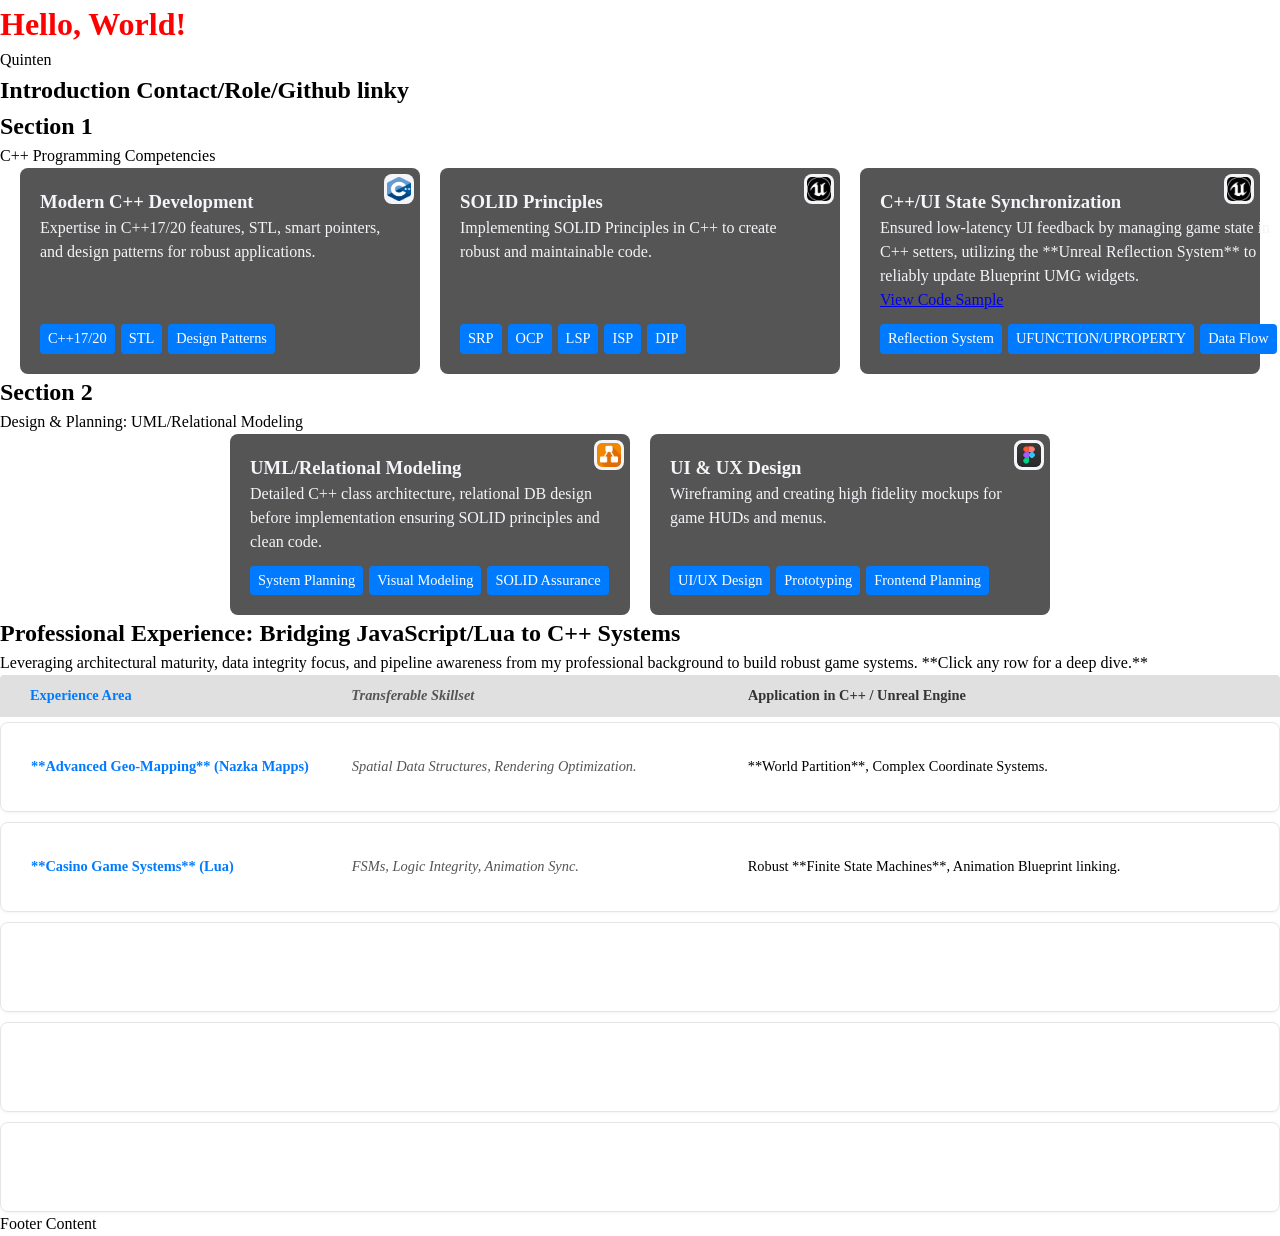
==== index.html @ fffafeb8 "Feat: Add base styling & layout structure with experience cards/table" ====
<!DOCTYPE html>
<html lang="en">

<head>
  <meta charset="UTF-8">
  <meta name="viewport" content="width=device-width, initial-scale=1.0">
  <title>Sample HTML Page</title>
  <link rel="stylesheet" href="./style/reset.css">
  <link rel="stylesheet" href="./style/style.css">
</head>

<body class="homepage-container">
  <header>
    <h1>Hello, World!</h1>
    <p>Quinten</p>
  </header>
  <main>
    <section class="introduction">
      <h2>Introduction Contact/Role/Github linky</h2>
      <p></p>
    </section>

    <section class="concepts concepts--code">
      <section-header>
        <h2>Section 1</h2>
        <p>C++ Programming Competencies</p>
      </section-header>
      <section>
        <article class="concepts__card concept__card--code">
          <img class="concepts__card-img" id="cpp-logo" src="./img/logo/cpp.png" />
          <div class="concepts__card__info">
            <div>
              <h3>Modern C++ Development</h3>
              <p>Expertise in C++17/20 features, STL, smart pointers, and design patterns for robust applications.</p>
            </div>
            <div class="concepts__card__tags">
              <span class="tag">C++17/20</span>
              <span class="tag">STL</span>
              <span class="tag">Design Patterns</span>
            </div>
          </div>
        </article>
        <article class="concepts__card concept__card--code">
          <img class="concepts__card-img" id="unreal-logo" src="./img/logo/unreal.png" />
          <div class="concepts__card__info">
            <div>
              <h3>SOLID Principles</h3>
              <p>Implementing SOLID Principles in C++ to create robust and maintainable code.</p>
            </div>
            <div class="concepts__card__tags">
              <span class="tag">SRP</span>
              <span class="tag">OCP</span>
              <span class="tag">LSP</span>
              <span class="tag">ISP</span>
              <span class="tag">DIP</span>
            </div>
          </div>
        </article>
        <article class="concepts__card concept__card--code">
          <img class="concepts__card-img" id="unreal-logo" src="./img/logo/unreal.png" />
          <div class="concepts__card__info">
            <div>
              <h3>C++/UI State Synchronization</h3>
              <p>Ensured low-latency UI feedback by managing game state in C++
                setters, utilizing the **Unreal Reflection System** to reliably update Blueprint UMG widgets.</p>
              <a href="/concepts/ui-sync" class="btn btn--small">View Code Sample</a>
            </div>

            <div class="concepts__card__tags">
              <span class="tag">Reflection System</span>
              <span class="tag">UFUNCTION/UPROPERTY</span>
              <span class="tag">Data Flow</span>
            </div>
        </article>
      </section>

    </section>
    <section class="concepts concepts--design">
      <section-header>
        <h2>Section 2</h2>
        <p>Design & Planning: UML/Relational Modeling</p>
      </section-header>
      <section class="concepts__body">
        <article class="concepts__card concept__card--design">
          <img class="concepts__card-img" id="drawio-logo" src="./img/logo/drawio.png" />
          <div class="concepts__card__info">
            <div>
              <h3>UML/Relational Modeling</h3>
              <p>Detailed C++ class architecture, relational DB design before implementation ensuring SOLID principles
                and clean code.</p>
            </div>
            <div class="concepts__card__tags">
              <span class="tag">System Planning</span>
              <span class="tag">Visual Modeling</span>
              <span class="tag">SOLID Assurance</span>
            </div>
          </div>
        </article>
        <article class="concepts__card concept__card--design">
          <img class="concepts__card-img" id="figma-logo" src="./img/logo/figma.png" />
          <div class="concepts__card__info">
            <div class="concept__card__info-group">
              <h3>UI & UX Design</h3>
              <p>Wireframing and creating high fidelity mockups for game HUDs and menus.</p>
            </div>
            <div class="concepts__card__tags">
              <span class="tag">UI/UX Design</span>
              <span class="tag">Prototyping</span>
              <span class="tag">Frontend Planning</span>
            </div>
          </div>
        </article>
      </section>
    </section>

    <section class="professional-breadth">
      <h2 class="concepts__heading">Professional Experience: Bridging JavaScript/Lua to C++ Systems</h2>
      <p class="concepts__summary">Leveraging architectural maturity, data integrity focus, and pipeline awareness from
        my professional background to build robust game systems. **Click any row for a deep dive.**</p>

      <div class="transfer-grid__header">
        <div class="transfer-item__col transfer-item__col--area">Experience Area</div>
        <div class="transfer-item__col transfer-item__col--skill">Transferable Skillset</div>
        <div class="transfer-item__col transfer-item__col--app">Application in C++ / Unreal Engine</div>
      </div>

      <section class="transfer-grid">

        <article class="flip-card transfer-item">
          <div class="flip-card-inner">

            <div class="flip-card-front">
              <div class="transfer-item__col transfer-item__col--area">**Advanced Geo-Mapping** (Nazka Mapps)</div>
              <div class="transfer-item__col transfer-item__col--skill">Spatial Data Structures, Rendering Optimization.
              </div>
              <div class="transfer-item__col transfer-item__col--app">**World Partition**, Complex Coordinate Systems.
              </div>
            </div>

            <div class="flip-card-back">
              <h4 class="transfer-item__heading">Deep Dive: Geo-Mapping</h4>
              <p class="transfer-item__detail">My work with **GeoJSONs and Tilesets** required expertise in **spatial
                indexing** and **coordinate system transformations** to maintain rendering performance, skills directly
                transferable to optimizing **Unreal Engine's World Partition** system.</p>
            </div>
          </div>
        </article>

        <article class="flip-card transfer-item">
          <div class="flip-card-inner">
            <div class="flip-card-front">
              <div class="transfer-item__col transfer-item__col--area">**Casino Game Systems** (Lua)</div>
              <div class="transfer-item__col transfer-item__col--skill">FSMs, Logic Integrity, Animation Sync.</div>
              <div class="transfer-item__col transfer-item__col--app">Robust **Finite State Machines**, Animation
                Blueprint linking.</div>
            </div>
            <div class="flip-card-back">
              <h4 class="transfer-item__heading">Deep Dive: Casino Game Systems</h4>
              <p class="transfer-item__detail">Designed and implemented **Finite State Machines (FSMs)** for complex
                games (Poker, Blackjack), focusing on **transaction integrity** and reliably synchronizing state with
                **animated 3D models**. This proves competence in building reliable, state-driven C++ systems.</p>
            </div>
          </div>
        </article>

        <article class="flip-card transfer-item">
          <div class="flip-card-inner">
            <div class="flip-card-front">
              <div class="transfer-item__col transfer-item__col--area">Backend API Design (Node.js)</div>
              <div class="transfer-item__col transfer-item__col--skill">Architectural Maturity, State Management
                (SOLID).</div>
              <div class="transfer-item__col transfer-item__col--app">Designing **modular C++ Subsystems**, Reliable
                State Synchronization.</div>
            </div>
            <div class="flip-card-back">
              <h4 class="transfer-item__heading">Deep Dive: Backend API Design</h4>
              <p class="transfer-item__detail">Three years of professional experience designing **scalable, modular
                APIs** has instilled a commitment to clean interfaces and **SOLID principles**. This directly informs
                the creation of clean C++ **Engine Subsystems**.</p>
            </div>
          </div>
        </article>

        <article class="flip-card transfer-item">
          <div class="flip-card-inner">
            <div class="flip-card-front">
              <div class="transfer-item__col transfer-item__col--area">Containerization (Docker)</div>
              <div class="transfer-item__col transfer-item__col--skill">Deployment Reliability, CI/CD Pipeline.</div>
              <div class="transfer-item__col transfer-item__col--app">Managing **Unreal Build Farms**, Optimizing Build
                Workflow.</div>
            </div>
            <div class="flip-card-back">
              <h4 class="transfer-item__heading">Deep Dive: Containerization</h4>
              <p class="transfer-item__detail">Proficiency with Docker ensures the ability to create standardized,
                reproducible environments. This skill is highly valued for managing **Unreal Engine Build Farms** and
                optimizing Continuous Integration/Deployment (CI/CD) pipelines.</p>
            </div>
          </div>
        </article>

        <article class="flip-card transfer-item">
          <div class="flip-card-inner">
            <div class="flip-card-front">
              <div class="transfer-item__col transfer-item__col--area">Hobby 3D Pipeline Awareness</div>
              <div class="transfer-item__col transfer-item__col--skill">Asset Pipeline & Animation Integration.</div>
              <div class="transfer-item__col transfer-item__col--app">Communicating with Artists, **C++ driven animation
                logic**.</div>
            </div>
            <div class="flip-card-back">
              <h4 class="transfer-item__heading">Deep Dive: 3D Pipeline Awareness</h4>
              <p class="transfer-item__detail">My hobby knowledge (Sculpting, Retopo, Animation) provides an
                understanding of **asset constraints**. This allows for efficient communication with artists and enables
                the correct implementation of **C++ game logic to drive animation blueprints**.</p>
            </div>
          </div>
        </article>

      </section>
    </section>

  </main>
  <footer>
    <p>Footer Content</p>
  </footer>
</body>

<script>
  const flipCards = document.querySelectorAll('.flip-card');

  flipCards.forEach(card => {
    card.addEventListener('click', function () {
      this.classList.toggle('is-flipped');
    });
  });
</script>

</html>
---- style/style.css ----
:root {
  --primary-color: #007bff;
  --text-color: #333;
  --bg-dark-color: #555;
  --bg-light-color: #f4f4f9;
  --card-dark-bg: #555;
  --card-light-bg: #ccc;
  --layout-padding: 6px;
}

h1 {
  color: red;
}

.homepage-container {
  & .concepts--code section {
    display: flex;
    justify-content: center;
    gap: 20px;
  }

  & .concepts--design section {
    display: flex;
    justify-content: center;
    gap: 20px;
  }

  & .concepts--transfer section {
    display: flex;
    justify-content: center;
    gap: 20px;
  }

  & .concepts__card {
    display: flex;
    position: relative;
    gap: calc(var(--layout-padding) * 4);
    background-color: var(--card-dark-bg);
    color: var(--bg-light-color);
    padding: 20px;
    border-radius: 8px;
    min-width: 300px;
    max-width: 400px;
  }

  & .concepts__card__info {
    display: flex;
    justify-content: space-between;
    flex-direction: column;
    gap: calc(var(--layout-padding) * 2);
  }

  & .concepts__card-img {
    position: absolute;
    right: var(--layout-padding);
    top: var(--layout-padding);
    background: var(--bg-light-color);
    padding: calc(var(--layout-padding) / 2);
    border-radius: 8px;
  }

  & .concepts__card__tags {
    display: flex;
    border-radius: 8px;

    & .tag {
      background-color: var(--primary-color);
      white-space: nowrap;
      color: #fff;
      padding: 4px 8px;
      border-radius: 4px;
      margin-right: 6px;
      font-size: 0.9em;
    }
  }

  & .transfer-table{
    width: 100%;
    border-collapse: collapse;

    & thead th {
      background-color: var(--bg-dark-color);
      color: var(--bg-light-color);
    }

    & th, td {
      padding: 8px;
      text-align: left;
      border-bottom: 1px solid #ddd;
    }

    & tbody td {
      background-color: var(--bg-light-color);
    }
  }
}

/* Style: Images */ 

.concepts__card-img {
  width: 30px;
  height: 30px;
}




/* testing */
.transfer-grid {
    display: grid;
    grid-template-columns: 1fr; 
    gap: 10px; 
    margin-top: 5px;
}

.transfer-grid__header {
    display: flex;
    justify-content: space-between;
    padding: 10px 20px;
    background-color: #e0e0e0;
    color: var(--text-color);
    font-weight: bold;
    border-radius: 4px 4px 0 0;
    margin-bottom: 5px;
    font-size: 0.9em;
}

.flip-card {
    background-color: transparent;
    width: 100%;
    height: 90px;
    border: 1px solid #e5e5e5;
    border-radius: 8px;
    perspective: 800px;
    box-shadow: 0 1px 3px rgba(0, 0, 0, 0.05);
    cursor: pointer;
    overflow: hidden;
}

.flip-card-inner {
    position: relative;
    width: 100%;
    height: 100%;
    transition: transform 0.6s;
    transform-style: preserve-3d;
}


.flip-card.is-flipped .flip-card-inner {
    transform: rotateX(180deg);
}


.flip-card-front, .flip-card-back {
    position: absolute;
    width: 100%;
    height: 100%;
    backface-visibility: hidden;
    border-radius: 8px;

    display: flex; 
    flex-direction: row; 
    justify-content: space-between; 
    align-items: center; 
    text-align: left; 
}

.flip-card-front {
    background-color: var(--card-bg); 
    padding: 0 20px; 
    font-size: 0.9em;
}

.flip-card-back {
    background-color: var(--primary-color); 
    color: white;
    transform: rotateX(180deg);
    padding: 15px 25px; 
}
.flip-card-back h4 {
    font-size: 1em;
    margin-bottom: 5px;
}
.flip-card-back p {
    font-size: 0.85em;
    line-height: 1.3;
}

.transfer-item__col {
    padding: 0 10px;
    min-width: 0; 
}
.transfer-item__col--area {
    flex: 1.2; 
    font-weight: 600;
    color: var(--primary-color);
}
.transfer-item__col--skill {
    flex: 1.5; 
    font-style: italic;
    color: #555;
}
.transfer-item__col--app {
    flex: 2; 
}
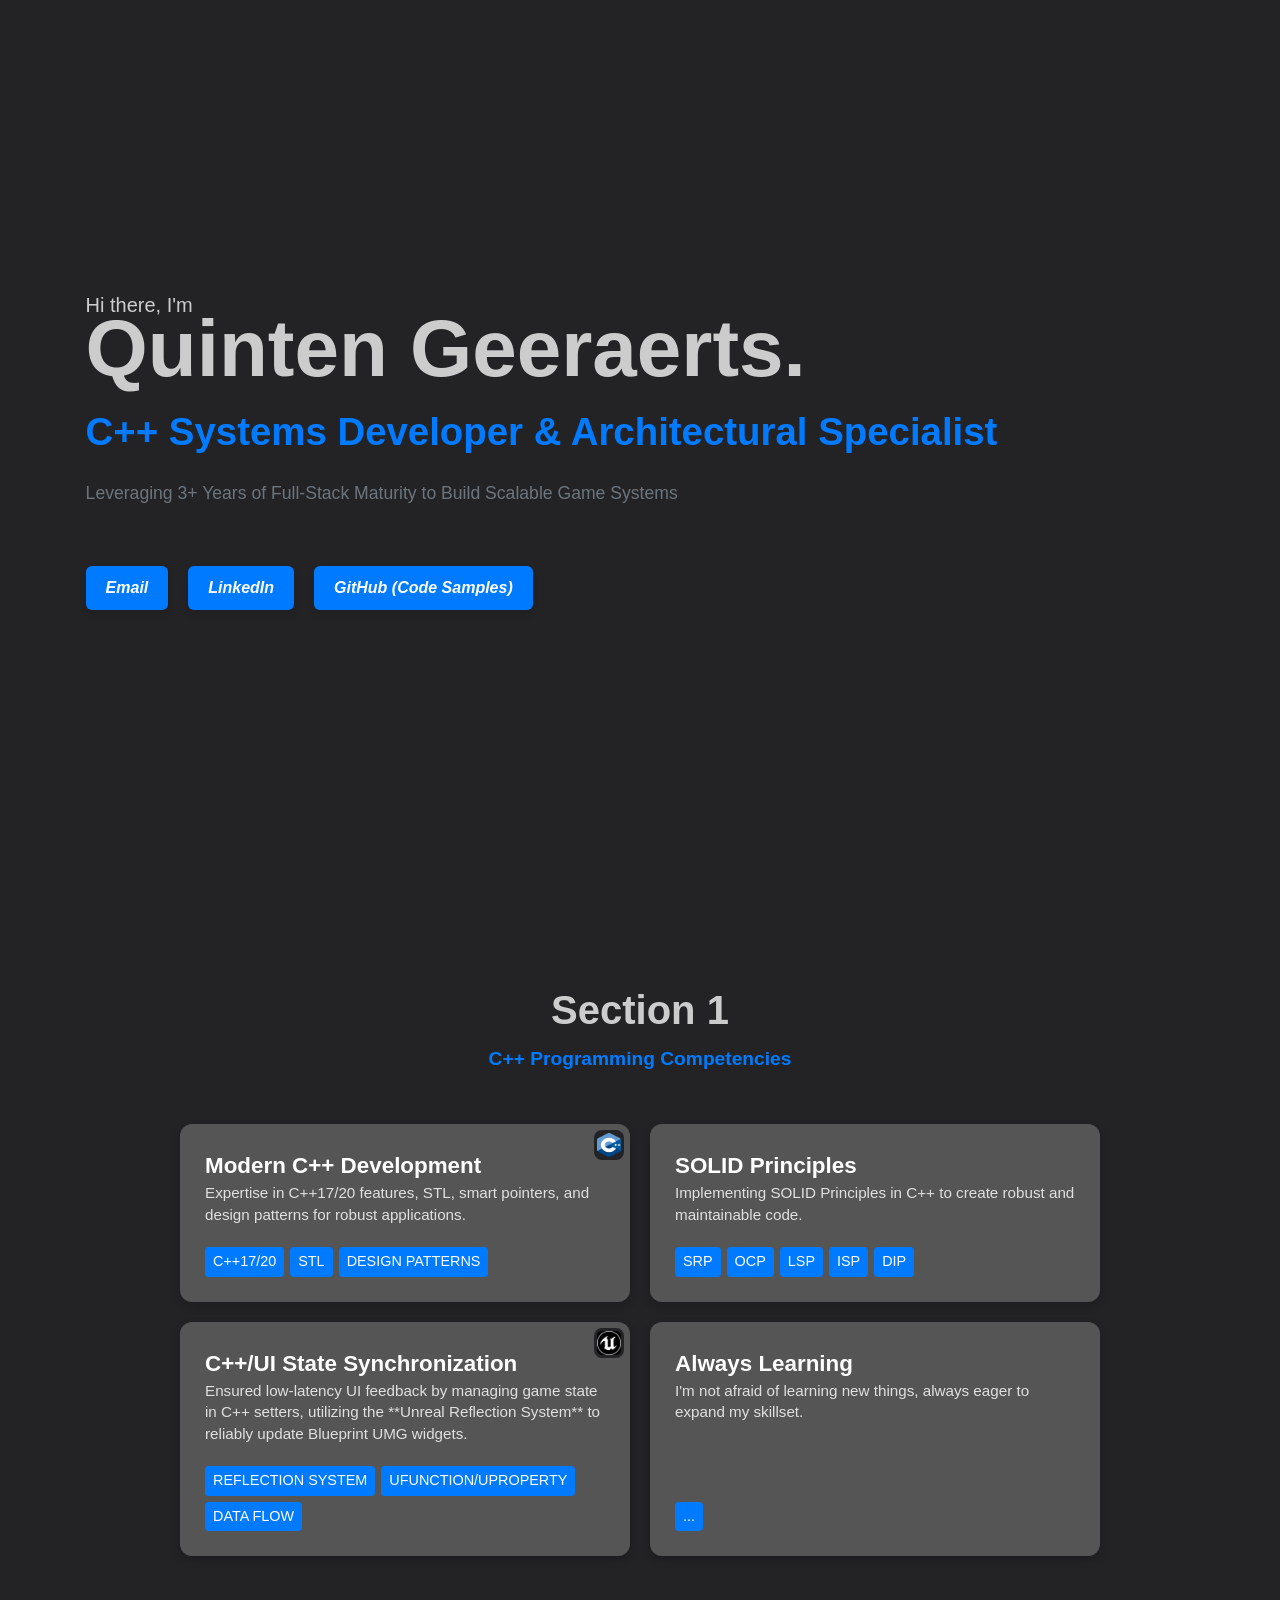
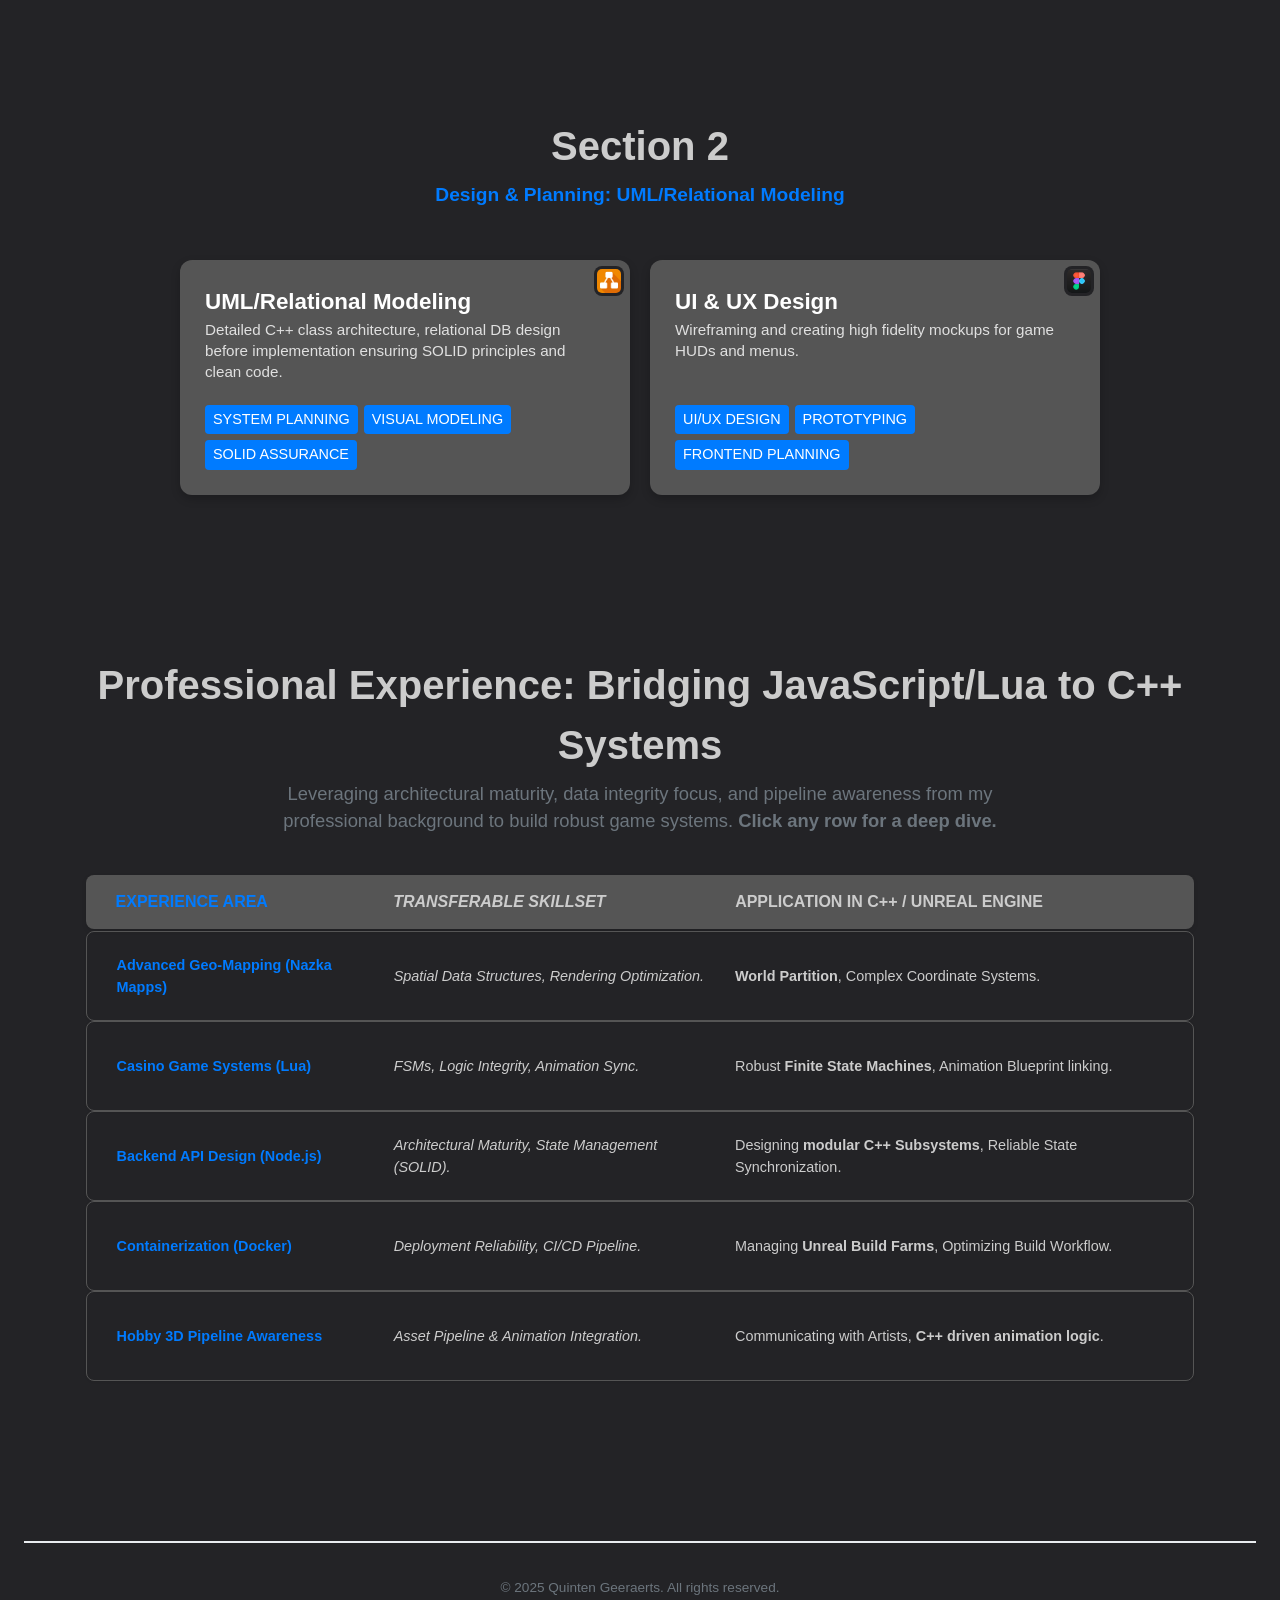
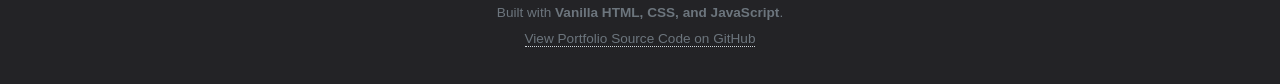
==== commit 5621ce96: "Refactor: Overhauled styling and html elements" ====
--- a/index.html
+++ b/index.html
@@ -10,16 +10,25 @@
 </head>
 
 <body class="homepage-container">
-  <header>
-    <h1>Hello, World!</h1>
-    <p>Quinten</p>
+  <header class="header">
+    <section class="header__content">
+      <p class="header__greeting"> Hi there, I'm</p>
+      <h1 class="header__title">Quinten Geeraerts.</h1>
+
+      <p class="header__tagline">C++ Systems Developer & Architectural Specialist</p>
+
+      <p class="header__summary">Leveraging 3+ Years of Full-Stack Maturity to Build Scalable Game Systems</p>
+
+      <address class="header__contact">
+        <a href="mailto:your.email@example.com" class="header__link header__link--email">Email</a>
+        <a href="https://linkedin.com/in/yourprofile" target="_blank"
+          class="header__link header__link--linkedin">LinkedIn</a>
+        <a href="https://github.com/YourUsername/UE5-CPP-Systems" target="_blank"
+          class="header__link header__link--github">GitHub (Code Samples)</a>
+      </address>
+    </section>
   </header>
   <main>
-    <section class="introduction">
-      <h2>Introduction Contact/Role/Github linky</h2>
-      <p></p>
-    </section>
-
     <section class="concepts concepts--code">
       <section-header>
         <h2>Section 1</h2>
@@ -41,7 +50,6 @@
           </div>
         </article>
         <article class="concepts__card concept__card--code">
-          <img class="concepts__card-img" id="unreal-logo" src="./img/logo/unreal.png" />
           <div class="concepts__card__info">
             <div>
               <h3>SOLID Principles</h3>
@@ -63,13 +71,23 @@
               <h3>C++/UI State Synchronization</h3>
               <p>Ensured low-latency UI feedback by managing game state in C++
                 setters, utilizing the **Unreal Reflection System** to reliably update Blueprint UMG widgets.</p>
-              <a href="/concepts/ui-sync" class="btn btn--small">View Code Sample</a>
             </div>
 
             <div class="concepts__card__tags">
               <span class="tag">Reflection System</span>
               <span class="tag">UFUNCTION/UPROPERTY</span>
               <span class="tag">Data Flow</span>
+            </div>
+        </article>
+        <article class="concepts__card concept__card--code">
+          <div class="concepts__card__info">
+            <div>
+              <h3>Always Learning</h3>
+              <p>I'm not afraid of learning new things, always eager to expand my skillset.</p>
+            </div>
+
+            <div class="concepts__card__tags">
+              <span class="tag">...</span>
             </div>
         </article>
       </section>
@@ -116,101 +134,158 @@
     <section class="professional-breadth">
       <h2 class="concepts__heading">Professional Experience: Bridging JavaScript/Lua to C++ Systems</h2>
       <p class="concepts__summary">Leveraging architectural maturity, data integrity focus, and pipeline awareness from
-        my professional background to build robust game systems. **Click any row for a deep dive.**</p>
+        my professional background to build robust game systems. <strong>Click any row for a deep dive.</strong></p>
 
       <div class="transfer-grid__header">
-        <div class="transfer-item__col transfer-item__col--area">Experience Area</div>
-        <div class="transfer-item__col transfer-item__col--skill">Transferable Skillset</div>
-        <div class="transfer-item__col transfer-item__col--app">Application in C++ / Unreal Engine</div>
+        <div class="transfer__item__col transfer__item__col--area">Experience Area</div>
+        <div class="transfer__item__col transfer__item__col--skill">Transferable Skillset</div>
+        <div class="transfer__item__col transfer__item__col--app">Application in C++ / Unreal Engine</div>
       </div>
 
       <section class="transfer-grid">
 
-        <article class="flip-card transfer-item">
-          <div class="flip-card-inner">
-
-            <div class="flip-card-front">
-              <div class="transfer-item__col transfer-item__col--area">**Advanced Geo-Mapping** (Nazka Mapps)</div>
-              <div class="transfer-item__col transfer-item__col--skill">Spatial Data Structures, Rendering Optimization.
+        <article class="flip__card transfer__item">
+          <div class="flip__card-inner">
+            <div class="flip__card-front">
+              <div class="transfer__item__col transfer__item__col--area"><strong>Advanced Geo-Mapping</strong> (Nazka
+                Mapps)</div>
+              <div class="transfer__item__col transfer__item__col--skill">Spatial Data Structures, Rendering
+                Optimization.
               </div>
-              <div class="transfer-item__col transfer-item__col--app">**World Partition**, Complex Coordinate Systems.
+              <div class="transfer__item__col transfer__item__col--app"><strong>World Partition</strong>, Complex
+                Coordinate Systems.</div>
+            </div>
+            <div class="flip__card-back">
+              <h4 class="transfer__item__heading">Deep Dive: Data Optimization & World Partition</h4>
+              <div class="transfer__item__detail-wrapper">
+                <div class="transfer__item__text">
+                  <p class="transfer__item__detail">
+                    My work with <strong>GeoJSONs and high-density tilesets</strong> wasn't just about rendering; it was
+                    about <strong>architectural scaling</strong>. I mastered techniques like <strong>spatial
+                      indexing</strong> and large-scale <strong>coordinate system transformations</strong> to maintain
+                    60FPS performance.
+                  </p>
+                  <p class="transfer__item__detail">
+                    This experience directly translates to efficiently managing <strong>Unreal Engine's World
+                      Partition</strong>, optimizing <strong>Level of Detail (LODs)</strong>, and ensuring smooth
+                    streaming in massive game environments. I bring maturity to solving spatial and rendering
+                    complexity.
+                  </p>
+                  <div class="transfer__item__actions">
+                    <a href="[LINK TO RELEVANT GIST/CODE]" target="_blank" class="btn btn--small view-code-link">
+                      View Code Sample
+                    </a>
+                    <span class="action-separator">but why leave?</span>
+                    <a href="#" class="btn btn--small expand-iframe-toggle">
+                      Play Demo Here!
+                    </a>
+                  </div>
+                </div>
+                <div class="transfer__item__visual-proof">
+                  <div class="iframe-container">
+                    <iframe src="https://map.wimby.eu/windfarm/68ee1b4512ab03e2e07070aa" frameborder="0" allowfullscreen
+                      sandbox="allow-scripts allow-same-origin allow-popups allow-forms" class="project-iframe">
+                    </iframe>
+                  </div>
+                </div>
               </div>
             </div>
-
-            <div class="flip-card-back">
-              <h4 class="transfer-item__heading">Deep Dive: Geo-Mapping</h4>
-              <p class="transfer-item__detail">My work with **GeoJSONs and Tilesets** required expertise in **spatial
-                indexing** and **coordinate system transformations** to maintain rendering performance, skills directly
-                transferable to optimizing **Unreal Engine's World Partition** system.</p>
-            </div>
-          </div>
-        </article>
-
-        <article class="flip-card transfer-item">
-          <div class="flip-card-inner">
-            <div class="flip-card-front">
-              <div class="transfer-item__col transfer-item__col--area">**Casino Game Systems** (Lua)</div>
-              <div class="transfer-item__col transfer-item__col--skill">FSMs, Logic Integrity, Animation Sync.</div>
-              <div class="transfer-item__col transfer-item__col--app">Robust **Finite State Machines**, Animation
-                Blueprint linking.</div>
-            </div>
-            <div class="flip-card-back">
-              <h4 class="transfer-item__heading">Deep Dive: Casino Game Systems</h4>
-              <p class="transfer-item__detail">Designed and implemented **Finite State Machines (FSMs)** for complex
-                games (Poker, Blackjack), focusing on **transaction integrity** and reliably synchronizing state with
-                **animated 3D models**. This proves competence in building reliable, state-driven C++ systems.</p>
-            </div>
-          </div>
-        </article>
-
-        <article class="flip-card transfer-item">
-          <div class="flip-card-inner">
-            <div class="flip-card-front">
-              <div class="transfer-item__col transfer-item__col--area">Backend API Design (Node.js)</div>
-              <div class="transfer-item__col transfer-item__col--skill">Architectural Maturity, State Management
+          </div>
+        </article>
+
+        <article class="flip__card transfer__item">
+          <div class="flip__card-inner">
+            <div class="flip__card-front">
+              <div class="transfer__item__col transfer__item__col--area"><strong>Casino Game Systems</strong> (Lua)
+              </div>
+              <div class="transfer__item__col transfer__item__col--skill">FSMs, Logic Integrity, Animation Sync.</div>
+              <div class="transfer__item__col transfer__item__col--app">Robust <strong>Finite State Machines</strong>,
+                Animation Blueprint linking.</div>
+            </div>
+            <div class="flip__card-back">
+              <h4 class="transfer__item__heading">Deep Dive: Finite State Machine (FSM) Design</h4>
+              <p class="transfer__item__detail">
+                I specialized in designing <strong>rock-solid Finite State Machines (FSMs)</strong> for complex logic
+                (e.g., Poker and Blackjack). The primary focus was <strong>transaction integrity</strong> and
+                <strong>reliable state synchronization</strong> with visual assets.
+              </p>
+              <p class="transfer__item__detail">
+                This proves my competence in building reliable, state-driven <strong>C++ game systems</strong> and
+                creating clean interfaces to synchronize complex game logic with Unreal's <strong>Animation
+                  Blueprints</strong>—a core gameplay loop skill!
+              </p>
+            </div>
+          </div>
+        </article>
+
+        <article class="flip__card transfer__item">
+          <div class="flip__card-inner">
+            <div class="flip__card-front">
+              <div class="transfer__item__col transfer__item__col--area">Backend API Design (Node.js)</div>
+              <div class="transfer__item__col transfer__item__col--skill">Architectural Maturity, State Management
                 (SOLID).</div>
-              <div class="transfer-item__col transfer-item__col--app">Designing **modular C++ Subsystems**, Reliable
-                State Synchronization.</div>
-            </div>
-            <div class="flip-card-back">
-              <h4 class="transfer-item__heading">Deep Dive: Backend API Design</h4>
-              <p class="transfer-item__detail">Three years of professional experience designing **scalable, modular
-                APIs** has instilled a commitment to clean interfaces and **SOLID principles**. This directly informs
-                the creation of clean C++ **Engine Subsystems**.</p>
-            </div>
-          </div>
-        </article>
-
-        <article class="flip-card transfer-item">
-          <div class="flip-card-inner">
-            <div class="flip-card-front">
-              <div class="transfer-item__col transfer-item__col--area">Containerization (Docker)</div>
-              <div class="transfer-item__col transfer-item__col--skill">Deployment Reliability, CI/CD Pipeline.</div>
-              <div class="transfer-item__col transfer-item__col--app">Managing **Unreal Build Farms**, Optimizing Build
-                Workflow.</div>
-            </div>
-            <div class="flip-card-back">
-              <h4 class="transfer-item__heading">Deep Dive: Containerization</h4>
-              <p class="transfer-item__detail">Proficiency with Docker ensures the ability to create standardized,
-                reproducible environments. This skill is highly valued for managing **Unreal Engine Build Farms** and
-                optimizing Continuous Integration/Deployment (CI/CD) pipelines.</p>
-            </div>
-          </div>
-        </article>
-
-        <article class="flip-card transfer-item">
-          <div class="flip-card-inner">
-            <div class="flip-card-front">
-              <div class="transfer-item__col transfer-item__col--area">Hobby 3D Pipeline Awareness</div>
-              <div class="transfer-item__col transfer-item__col--skill">Asset Pipeline & Animation Integration.</div>
-              <div class="transfer-item__col transfer-item__col--app">Communicating with Artists, **C++ driven animation
-                logic**.</div>
-            </div>
-            <div class="flip-card-back">
-              <h4 class="transfer-item__heading">Deep Dive: 3D Pipeline Awareness</h4>
-              <p class="transfer-item__detail">My hobby knowledge (Sculpting, Retopo, Animation) provides an
-                understanding of **asset constraints**. This allows for efficient communication with artists and enables
-                the correct implementation of **C++ game logic to drive animation blueprints**.</p>
+              <div class="transfer__item__col transfer__item__col--app">Designing <strong>modular C++
+                  Subsystems</strong>,
+                Reliable State Synchronization.</div>
+            </div>
+            <div class="flip__card-back">
+              <h4 class="transfer__item__heading">Deep Dive: Architectural Maturity & Subsystems</h4>
+              <p class="transfer__item__detail">
+                Three years of professional experience designing scalable, <strong>modular APIs</strong> using Node.js
+                instilled a firm commitment to clean interfaces, <strong>SOLID principles</strong>, and dependency
+                management.
+              </p>
+              <p class="transfer__item__detail">
+                This maturity is critical for game development, directly informing the architecture of clean C++
+                <strong>Engine Subsystems</strong> that are loosely coupled, unit-testable, and maintainable. I build
+                systems that scale, not just features that work!
+              </p>
+            </div>
+          </div>
+        </article>
+
+        <article class="flip__card transfer__item">
+          <div class="flip__card-inner">
+            <div class="flip__card-front">
+              <div class="transfer__item__col transfer__item__col--area">Containerization (Docker)</div>
+              <div class="transfer__item__col transfer__item__col--skill">Deployment Reliability, CI/CD Pipeline.</div>
+              <div class="transfer__item__col transfer__item__col--app">Managing <strong>Unreal Build Farms</strong>,
+                Optimizing Build Workflow.</div>
+            </div>
+            <div class="flip__card-back">
+              <h4 class="transfer__item__heading">Deep Dive: Build Reliability & CI/CD</h4>
+              <p class="transfer__item__detail">
+                My proficiency with <strong>Docker</strong> and deployment pipelines (CI/CD) ensures I understand how to
+                create <strong>standardized, reproducible environments</strong>. This is highly valued in large game
+                studios for managing <strong>Unreal Engine Build Farms</strong>.
+              </p>
+              <p class="transfer__item__detail">
+                The ability to manage complex toolchains and dependencies directly translates to optimizing Continuous
+                Integration/Deployment (CI/CD) pipelines in a C++ environment, meaning fewer "works on my machine" bugs.
+              </p>
+            </div>
+          </div>
+        </article>
+
+        <article class="flip__card transfer__item">
+          <div class="flip__card-inner">
+            <div class="flip__card-front">
+              <div class="transfer__item__col transfer__item__col--area">Hobby 3D Pipeline Awareness</div>
+              <div class="transfer__item__col transfer__item__col--skill">Asset Pipeline & Animation Integration.</div>
+              <div class="transfer__item__col transfer__item__col--app">Communicating with Artists, <strong>C++ driven
+                  animation logic</strong>.</div>
+            </div>
+            <div class="flip__card-back">
+              <h4 class="transfer__item__heading">Deep Dive: Artist-Programmer Collaboration</h4>
+              <p class="transfer__item__detail">
+                Beyond code, my hobby knowledge (Sculpting, Retopology, Animation) provides an understanding of
+                <strong>asset constraints</strong> and the artist's workflow. This is crucial for smooth collaboration.
+              </p>
+              <p class="transfer__item__detail">
+                This perspective ensures I design the <strong>C++ game logic</strong> correctly to drive their
+                <strong>Animation Blueprints</strong>, allowing for efficient asset integration and minimizing rework
+                between the programming and art teams.
+              </p>
             </div>
           </div>
         </article>
@@ -219,19 +294,70 @@
     </section>
 
   </main>
-  <footer>
-    <p>Footer Content</p>
+  <footer class="footer">
+    <section class="container">
+      <p class="footer__copy">&copy; 2025 Quinten Geeraerts. All rights reserved.</p>
+
+      <p class="footer__build-info">Built with <strong>Vanilla HTML, CSS, and JavaScript</strong>.</p>
+
+      <p class="footer__source">
+        <a href="https://github.com/Ares328/UE5-CPP-Systems-Portfolio" target="_blank" class="footer__link">View
+          Portfolio Source Code on GitHub</a>
+      </p>
+    </section>
   </footer>
 </body>
 
 <script>
-  const flipCards = document.querySelectorAll('.flip-card');
-
-  flipCards.forEach(card => {
-    card.addEventListener('click', function () {
-      this.classList.toggle('is-flipped');
+  function stopPropagation(event) {
+    event.stopPropagation();
+  }
+
+  function resetDemoToggleText(card) {
+    const toggleButton = card.querySelector('.expand-iframe-toggle');
+    if (toggleButton) {
+      toggleButton.textContent = 'Play Demo Here!';
+    }
+  }
+
+  document.querySelectorAll('.flip__card').forEach(card => {
+    card.addEventListener('click', function (event) {
+      if (!event.target.closest('a') && !event.target.closest('.expand-iframe-toggle')) {
+        this.classList.toggle('is-flipped');
+
+        if (!this.classList.contains('is-flipped')) {
+          this.classList.remove('is-expanded-full');
+          resetDemoToggleText(this);
+        }
+      }
     });
   });
+
+  document.querySelectorAll('.expand-iframe-toggle').forEach(toggle => {
+    toggle.addEventListener('click', function (event) {
+      event.preventDefault();
+      event.stopPropagation();
+
+      const flipCard = this.closest('.flip__card');
+
+      if (!flipCard.classList.contains('is-flipped')) {
+        flipCard.classList.add('is-flipped');
+      }
+
+      flipCard.classList.toggle('is-expanded-full');
+
+      if (flipCard.classList.contains('is-expanded-full')) {
+        this.textContent = 'Hide Demo';
+      } else {
+        this.textContent = 'Play Demo Here!';
+      }
+    });
+  });
+
+  document.querySelectorAll('.view-code-link').forEach(link => {
+    link.addEventListener('click', stopPropagation);
+  });
+
 </script>
 
 </html>
--- a/style/style.css
+++ b/style/style.css
@@ -1,18 +1,54 @@
 :root {
   --primary-color: #007bff;
-  --text-color: #333;
+  --text-color: #ccc;
   --bg-dark-color: #555;
-  --bg-light-color: #f4f4f9;
+  --bg-light-color: #232326;
   --card-dark-bg: #555;
   --card-light-bg: #ccc;
   --layout-padding: 6px;
 }
 
-h1 {
-  color: red;
-}
-
 .homepage-container {
+  padding: 0 calc(var(--layout-padding) * 4);
+  background-color: var(--bg-light-color);
+  font-family: 'Roboto', sans-serif;
+  color: var(--text-color);
+
+  & .concepts {
+    padding: 80px 0;
+    display: flex;
+    flex-direction: column;
+    justify-content: center;
+    align-items: center;
+  }
+
+  section-header {
+    text-align: center;
+    margin-bottom: 50px;
+  }
+
+  section-header h2 {
+    font-size: 2.5em;
+    color: var(--text-color);
+    margin-bottom: 5px;
+  }
+
+  section-header p {
+    font-size: 1.2em;
+    color: var(--primary-color);
+    font-weight: 600;
+  }
+
+  .concepts--code section,
+  .concepts--design section {
+    display: flex;
+    justify-content: center;
+    flex-wrap: wrap;
+    gap: 30px;
+    max-width: 1400px; 
+    margin: 0 auto;
+  }
+
   & .concepts--code section {
     display: flex;
     justify-content: center;
@@ -37,10 +73,36 @@
     gap: calc(var(--layout-padding) * 4);
     background-color: var(--card-dark-bg);
     color: var(--bg-light-color);
-    padding: 20px;
-    border-radius: 8px;
+    padding: 25px;
+    border-radius: 12px;
     min-width: 300px;
-    max-width: 400px;
+    max-width: 450px;
+    cursor: default;
+    box-shadow: 0 4px 10px rgba(0, 0, 0, 0.2);
+    transition: transform 0.3s ease, box-shadow 0.3s ease;
+    width: 100%;
+  }
+
+  & .concepts__card:hover {
+    transform: translateY(-5px);
+    box-shadow: 0 8px 20px rgba(0, 0, 0, 0.3);
+  }
+
+  & .concepts__card h3 {
+    font-size: 1.4em;
+    margin-top: 0;
+    color: #fff;
+  }
+
+  & .concepts__card p {
+    font-size: 0.95em;
+    line-height: 1.4;
+    color: #e0e0e0;
+  }
+
+  & .concepts__card__tags .tag {
+    font-weight: 500;
+    text-transform: uppercase;
   }
 
   & .concepts__card__info {
@@ -61,6 +123,12 @@
 
   & .concepts__card__tags {
     display: flex;
+    flex-wrap: wrap;
+    gap: 6px;
+    margin-top: 10px;
+    border-radius: 8px;
+    margin-top: 10px;
+    display: flex;
     border-radius: 8px;
 
     & .tag {
@@ -69,13 +137,14 @@
       color: #fff;
       padding: 4px 8px;
       border-radius: 4px;
-      margin-right: 6px;
+      margin-right: 0px;
       font-size: 0.9em;
     }
   }
 
   & .transfer-table{
     width: 100%;
+    height: 100vh;
     border-collapse: collapse;
 
     & thead th {
@@ -95,7 +164,94 @@
   }
 }
 
-/* Style: Images */ 
+/* Header */ 
+.header {
+  background-color: var(--bg-color);
+  min-height: 100vh;
+  padding: 0;
+  display: flex;
+}
+
+.header__content {
+  display: flex;
+  flex-direction: column;
+  justify-content: center;
+  align-items: flex-start;
+  text-align: left;
+  height: 100vh;
+  padding-left: 5%;
+}
+
+.header__greeting {
+  font-size: 1.25em;
+  color: var(--text-color);
+  margin-bottom: -15px;
+  font-weight: 500;
+  opacity: 0.9;
+}
+
+.header__title {
+  font-size: clamp(2.5rem, 8vw, 5rem);
+  color: var(--text-color);
+  margin: 0;
+  line-height: 1.1;
+  font-weight: 900;
+}
+
+.header__tagline {
+  font-size: clamp(1.2rem, 3vw, 2.5rem);
+  color: var(--primary-color);
+  margin: 10px 0 20px 0;
+  font-weight: 700;
+}
+
+.header__summary {
+  font-size: 1.1em;
+  color: #6c757d;
+  margin-bottom: 40px;
+  max-width: 600px;
+  line-height: 1.4;
+}
+
+.header__contact {
+  display: flex;
+  flex-wrap: wrap;
+  gap: 20px;
+  margin-top: 20px;
+}
+
+.header__link {
+  display: inline-block;
+  padding: 10px 20px;
+  background-color: var(--primary-color);
+  color: white;
+  text-decoration: none;
+  border-radius: 6px;
+  font-weight: 600;
+  transition: background-color 0.3s, transform 0.2s;
+  box-shadow: 0 4px 6px rgba(0, 0, 0, 0.1);
+}
+
+.header__link:hover {
+  background-color: #0056b3;
+  transform: translateY(-2px);
+  box-shadow: 0 6px 8px rgba(0, 0, 0, 0.15);
+}
+
+@keyframes fadeInSlide {
+  from { opacity: 0; transform: translateY(20px); }
+  to { opacity: 1; transform: translateY(0); }
+}
+
+.header__content > * {
+  animation: fadeInSlide 0.8s ease-out both;
+}
+/* Apply animation delays for staggered effect */
+.header__greeting { animation-delay: 0.1s; }
+.header__title { animation-delay: 0.3s; }
+.header__tagline { animation-delay: 0.5s; }
+.header__summary { animation-delay: 0.7s; }
+.header__contact { animation-delay: 0.9s; }
 
 .concepts__card-img {
   width: 30px;
@@ -103,103 +259,350 @@
 }
 
 
-
-
-/* testing */
+.footer {
+  border-top: 2px solid #e9ecef;
+  padding: 30px 0;
+  margin-top: 80px;
+  font-size: 0.85em;
+  text-align: center;
+}
+
+/* --- TEXT ELEMENTS --- */
+
+.footer__copy,
+.footer__build-info,
+.footer__source {
+  margin: 5px 0;
+  color: #6c757d;
+}
+
+/* --- LINK STYLING --- */
+
+.footer__link {
+  color: #6c757d;
+  text-decoration: none;
+  border-bottom: 1px dotted #ced4da;
+  transition: color 0.3s ease, border-bottom-color 0.3s ease;
+  font-weight: 500;
+}
+
+.footer__link:hover {
+  color: var(--primary-color); 
+  border-bottom-color: var(--primary-color);
+}
+
+
+
+.professional-breadth {
+  padding: 80px 5%;
+}
+
+.concepts__heading {
+  text-align: center;
+  font-size: 2.5em;
+  color: var(--text-color);
+  margin-bottom: 5px;
+}
+.concepts__summary {
+  text-align: center;
+  font-size: 1.15em;
+  color: #6c757d;
+  margin-bottom: 40px;
+  max-width: 800px;
+  margin-left: auto;
+  margin-right: auto;
+}
+
 .transfer-grid {
-    display: grid;
-    grid-template-columns: 1fr; 
-    gap: 10px; 
-    margin-top: 5px;
+  gap: 10px; 
+  margin-top: 0;
 }
 
 .transfer-grid__header {
-    display: flex;
-    justify-content: space-between;
-    padding: 10px 20px;
-    background-color: #e0e0e0;
-    color: var(--text-color);
-    font-weight: bold;
-    border-radius: 4px 4px 0 0;
-    margin-bottom: 5px;
-    font-size: 0.9em;
-}
-
-.flip-card {
+  background-color: var(--bg-dark-color);
+  color: var(--text-color);
+    
+  display: flex;
+  justify-content: space-between;
+  padding: 15px 20px;
+  border-radius: 8px;
+  margin-bottom: 2px;
+  font-size: 1em;
+  text-transform: uppercase;
+  font-weight: 700;
+  box-shadow: 0 2px 5px rgba(0, 0, 0, 0.1);
+}
+
+.visual-proof__caption {
+  font-size: 0.9em;
+  color: white;
+  text-align: center;
+  margin-bottom: 10px;
+  font-style: italic;
+  opacity: 0.8;
+}
+
+.transfer__item__visual-proof {
+  flex: 1;
+  width: 100%;
+  display: flex;
+  flex-direction: column;
+  align-items: center;
+  justify-content: center;
+}
+
+.transfer__item__visual-proof .project-iframe {
+  width: 100%;
+  height: 100%;
+  border: 2px solid white;
+  border-radius: 8px;
+  background-color: #333;
+}
+
+.flip__card {
+  background-color: transparent;
+  width: 100%;
+  height: 90px;
+  min-height: 90px;
+  border: 1px solid var(--bg-dark-color);
+  border-radius: 8px;
+  perspective: 800px;
+  box-shadow: 0 1px 3px rgba(0, 0, 0, 0.05);
+  cursor: pointer;
+  overflow: hidden;
+
+  transition: height 0.5s ease-in-out, box-shadow 0.3s ease;
+}
+
+.flip__card-inner {
+  position: relative;
+  width: 100%;
+  height: 100%;
+
+  transition: transform 0.4s ease-in-out 0.1s;
+  transform-style: preserve-3d;
+}
+
+
+.flip__card.is-flipped .flip__card-inner {
+  transform: rotateX(180deg);
+}
+
+.flip__card.is-flipped {
+  height: 200px;
+  max-height: 800px;
+}
+
+
+.flip__card-front, .flip__card-back {
+  position: absolute;
+  width: 100%;
+  height: 100%;
+  backface-visibility: hidden;
+  border-radius: 8px;
+
+  display: flex; 
+  flex-direction: row; 
+  justify-content: space-between; 
+  align-items: center; 
+  text-align: left; 
+}
+
+.flip__card-front {
+  background-color: var(--card-bg); 
+  padding: 0 20px; 
+  font-size: 0.9em;
+  height: 90px;
+}
+
+.flip__card-back {
+  background-color: var(--primary-color);
+  color: white;
+  transform: rotateX(180deg);
+  padding: 15px 25px;
+    
+  display: flex; 
+  flex-direction: column; 
+  justify-content: flex-start;
+  align-items: flex-start;
+  text-align: left;
+  height: 100%;
+}
+
+.flip__card-back h4 {
+  font-weight: 700;
+  margin-top: 0;
+  margin-bottom: 8px; 
+  flex-shrink: 0;
+}
+
+.flip__card-back p.transfer__item__detail {
+  font-weight: 300;
+  margin-bottom: 10px;
+  overflow-y: auto;
+}
+.flip__card-back p {
+  font-size: 0.85em;
+  line-height: 1.3;
+}
+
+.transfer__item__col {
+  padding: 0 10px;
+  min-width: 0; 
+}
+.transfer__item__col--area {
+  flex: 1.2; 
+  font-weight: 600;
+  color: var(--primary-color);
+}
+.transfer__item__col--skill {
+  flex: 1.5; 
+  font-style: italic;
+}
+.transfer__item__col--app {
+  flex: 2; 
+}
+
+.transfer__item__detail-wrapper {
+  display: flex;
+  flex-direction: column;
+  gap: 15px;
+  width: 100%;
+  padding-top: 10px;
+}
+
+.transfer__item__text {
+  flex: 2;
+}
+
+.transfer__item__visual-proof {
+  flex: 1;
+  min-width: 250px;
+  display: flex;
+  flex-direction: column;
+  align-items: center;
+  justify-content: flex-start;
+}
+
+.view-code-link {
+  text-decoration: none;
+  background-color: transparent;
+  border: 1px solid #ffffff;
+  color: #ffffff;
+}
+
+.view-code-link:hover {
+  background-color: rgba(255, 255, 255, 0.15);
+  transform: translateY(-1px);
+}
+
+.expand-iframe-toggle {
+  background-color: #ffffff;
+  border: 1px solid #ffffff;
+  color: var(--primary-color);
+  font-weight: 700;
+}
+
+.expand-iframe-toggle:hover {
+  background-color: #f0f0f0;
+  transform: translateY(-1px);
+}
+
+.transfer__item__actions {
+  align-items: center;
+  justify-content: center;
+  display: flex;
+  gap: 10px;
+  margin-top: 15px;
+  margin-bottom: 5px;
+}
+
+.transfer__item__actions .btn--small {
+  padding: 8px 15px;
+  font-size: 0.9em;
+}
+
+.iframe-container {
+  opacity: 0;
+  visibility: hidden;
+  height: 0;
+  transition: opacity 0.5s ease 0.3s, visibility 0s linear 0.8s, height 0.5s ease;
+  width: 100%;
+}
+
+.flip__card.is-expanded-full .iframe-container {
+  opacity: 1;
+  visibility: visible;
+  height: 700px;
+  transition: opacity 0.5s ease 0.3s, visibility 0s linear 0s, height 0.5s ease;
+}
+
+.flip__card.is-expanded-full {
+  height: 900px;
+  max-height: 1000px;
+}
+
+.project-iframe {
+  width: 100%;
+  height: 180px;
+  border: 2px solid white;
+  border-radius: 8px;
+  background-color: #333;
+}
+
+@media (max-width: 768px) {
+  .transfer__item__visual-proof {
+    min-width: unset;
+    width: 100%;
+  }
+  .transfer__item__visual-proof .project-iframe {
+    height: 220px;
+  }
+  .header__content {
+    padding: 0 5%;
+  }
+  .flip__card-front,
+  .transfer-grid__header {
+    flex-direction: column; 
+    align-items: flex-start;
+    height: auto;
+    min-height: 150px;
+    padding: 15px;
+    text-align: left;
+  }
+  .transfer__item__col {
+    width: 100%;
+    padding: 5px 0;
+    margin: 0;
+    flex: none;
+  }
+  .flip__card {
     background-color: transparent;
     width: 100%;
-    height: 90px;
+    height: 150px;
     border: 1px solid #e5e5e5;
     border-radius: 8px;
     perspective: 800px;
     box-shadow: 0 1px 3px rgba(0, 0, 0, 0.05);
     cursor: pointer;
     overflow: hidden;
-}
-
-.flip-card-inner {
-    position: relative;
+  }
+  .flip__card-back {
+    flex-direction: column; 
+  }
+  .transfer__item__detail-wrapper {
+    flex-direction: column;
+    gap: 15px;
+  }
+  .transfer__item__visual-proof {
+    order: 2;
+    min-width: unset;
     width: 100%;
-    height: 100%;
-    transition: transform 0.6s;
-    transform-style: preserve-3d;
-}
-
-
-.flip-card.is-flipped .flip-card-inner {
-    transform: rotateX(180deg);
-}
-
-
-.flip-card-front, .flip-card-back {
-    position: absolute;
-    width: 100%;
-    height: 100%;
-    backface-visibility: hidden;
-    border-radius: 8px;
-
-    display: flex; 
-    flex-direction: row; 
-    justify-content: space-between; 
-    align-items: center; 
-    text-align: left; 
-}
-
-.flip-card-front {
-    background-color: var(--card-bg); 
-    padding: 0 20px; 
-    font-size: 0.9em;
-}
-
-.flip-card-back {
-    background-color: var(--primary-color); 
-    color: white;
-    transform: rotateX(180deg);
-    padding: 15px 25px; 
-}
-.flip-card-back h4 {
-    font-size: 1em;
-    margin-bottom: 5px;
-}
-.flip-card-back p {
-    font-size: 0.85em;
-    line-height: 1.3;
-}
-
-.transfer-item__col {
-    padding: 0 10px;
-    min-width: 0; 
-}
-.transfer-item__col--area {
-    flex: 1.2; 
-    font-weight: 600;
-    color: var(--primary-color);
-}
-.transfer-item__col--skill {
-    flex: 1.5; 
-    font-style: italic;
-    color: #555;
-}
-.transfer-item__col--app {
-    flex: 2; 
+  }
+  .transfer__item__text {
+    order: 1;
+  }
+  .transfer__item__visual-proof .project-iframe {
+    height: 220px;
+  }
 }
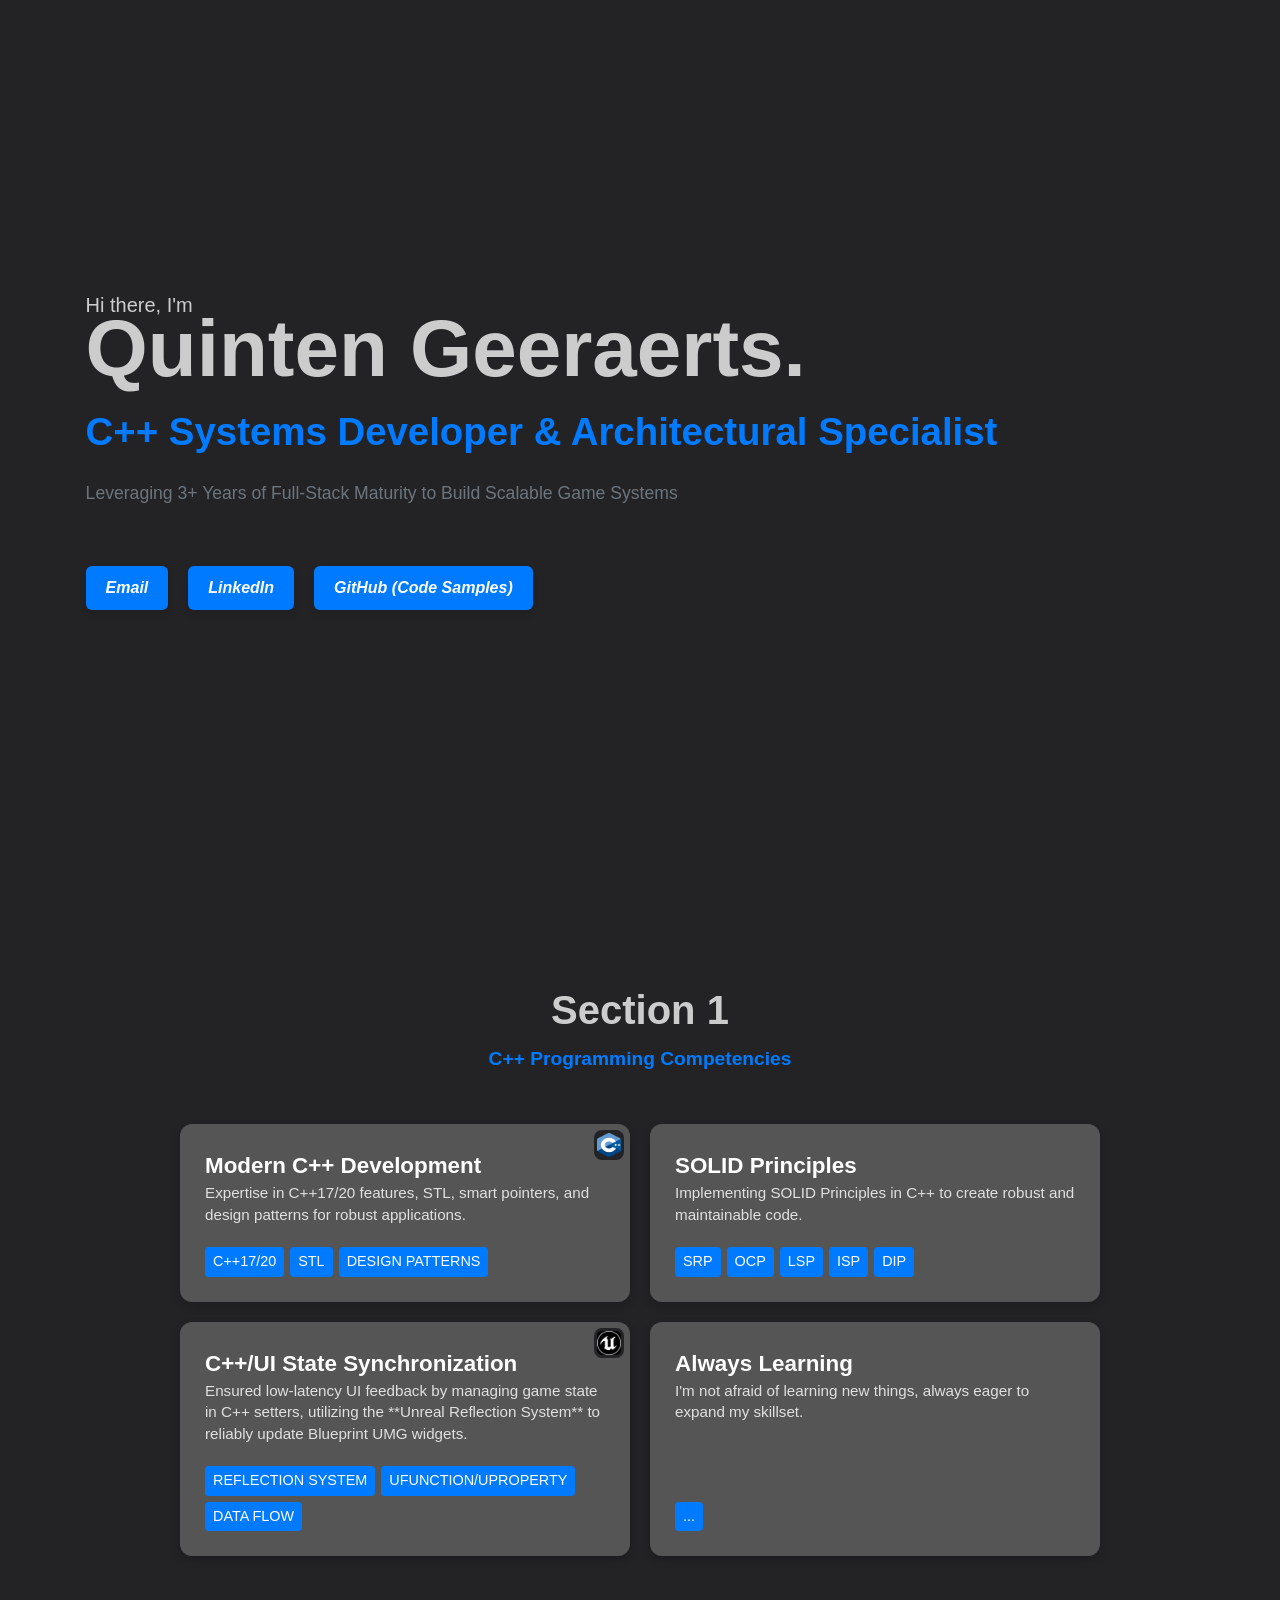
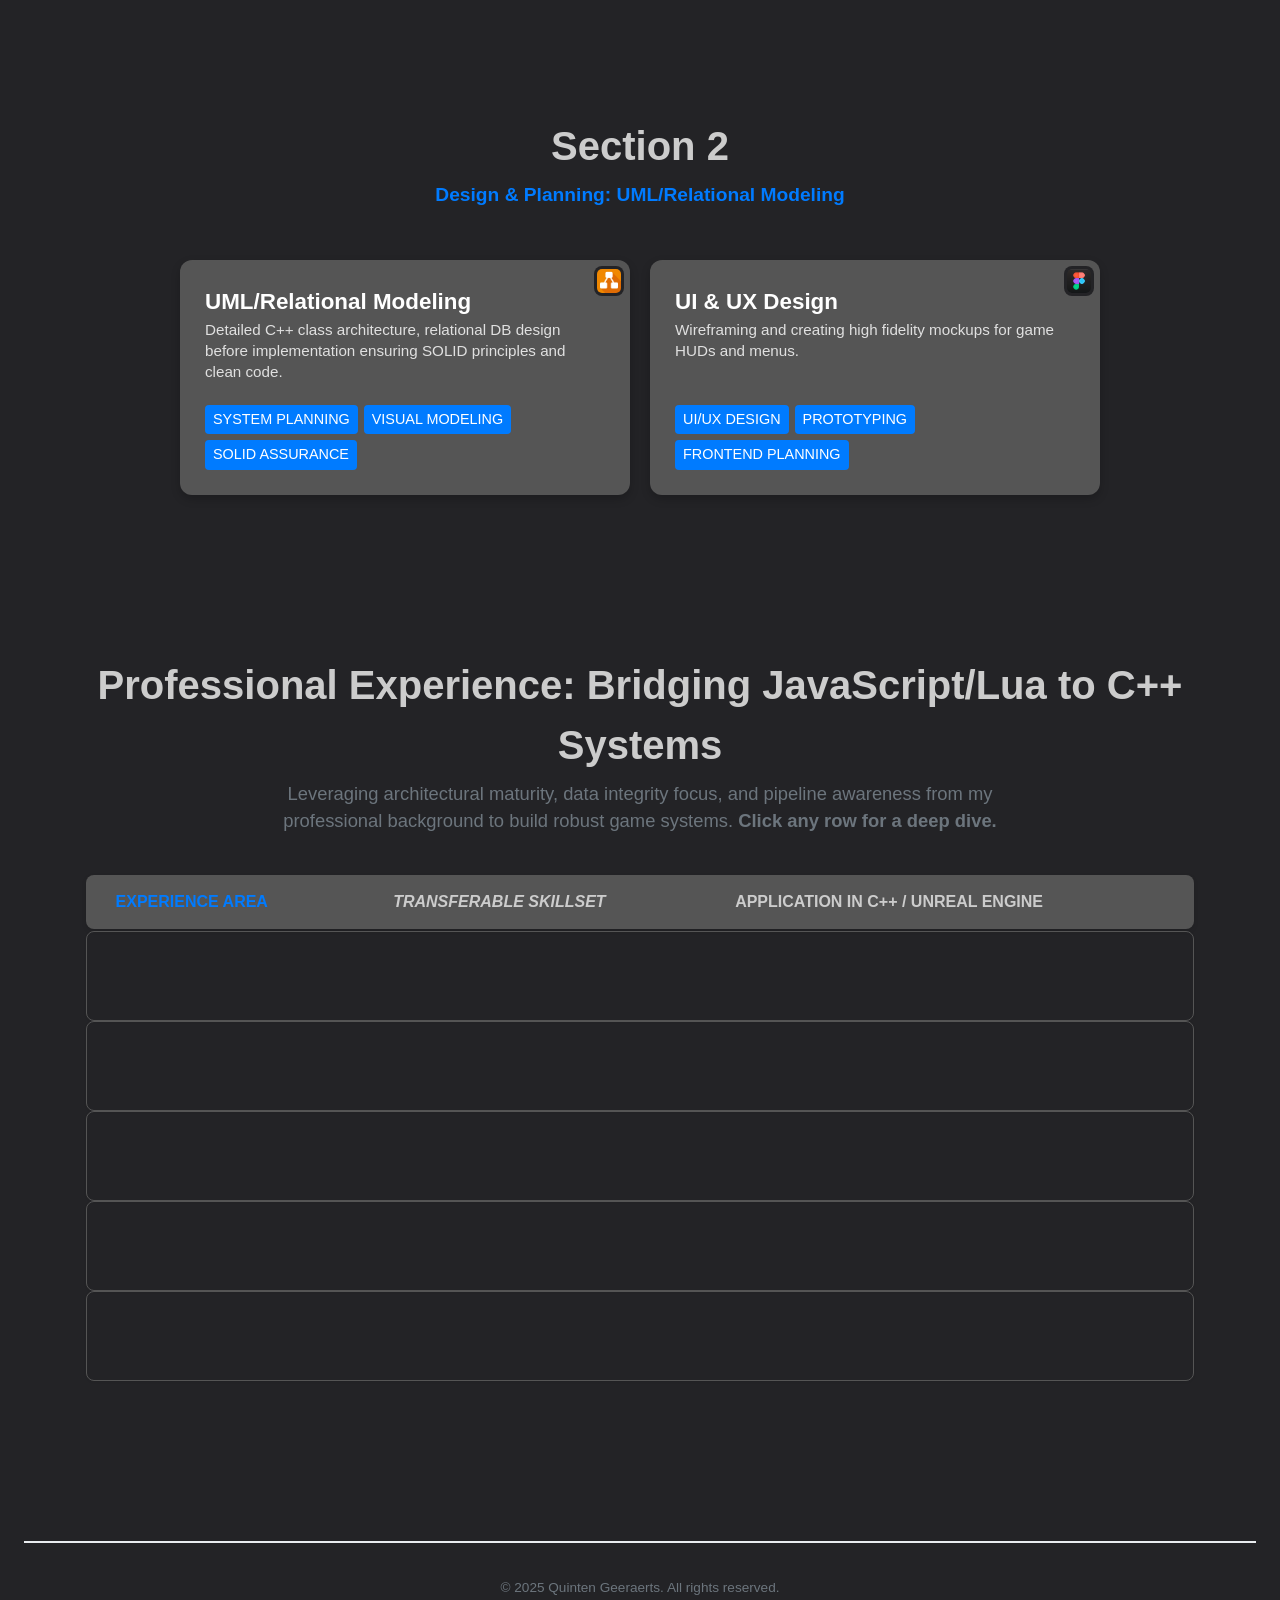
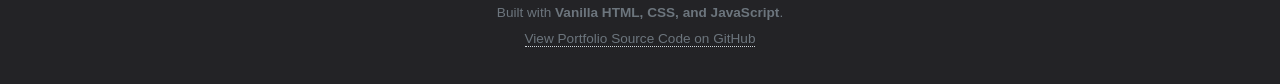
==== commit 3e9cb30d: "feat: using dockerfiles for deployment & changing iframe link" ====
--- a/index.html
+++ b/index.html
@@ -172,7 +172,8 @@
                     complexity.
                   </p>
                   <div class="transfer__item__actions">
-                    <a href="[LINK TO RELEVANT GIST/CODE]" target="_blank" class="btn btn--small view-code-link">
+                    <a href="https://github.com/Ares328/Hex-IT-Basemap" target="_blank"
+                      class="btn btn--small view-code-link">
                       View Code Sample
                     </a>
                     <span class="action-separator">but why leave?</span>
@@ -183,7 +184,7 @@
                 </div>
                 <div class="transfer__item__visual-proof">
                   <div class="iframe-container">
-                    <iframe src="https://map.wimby.eu/windfarm/68ee1b4512ab03e2e07070aa" frameborder="0" allowfullscreen
+                    <iframe src="https://hexitlabs.qg-portfolio.be" frameborder="0" allowfullscreen
                       sandbox="allow-scripts allow-same-origin allow-popups allow-forms" class="project-iframe">
                     </iframe>
                   </div>
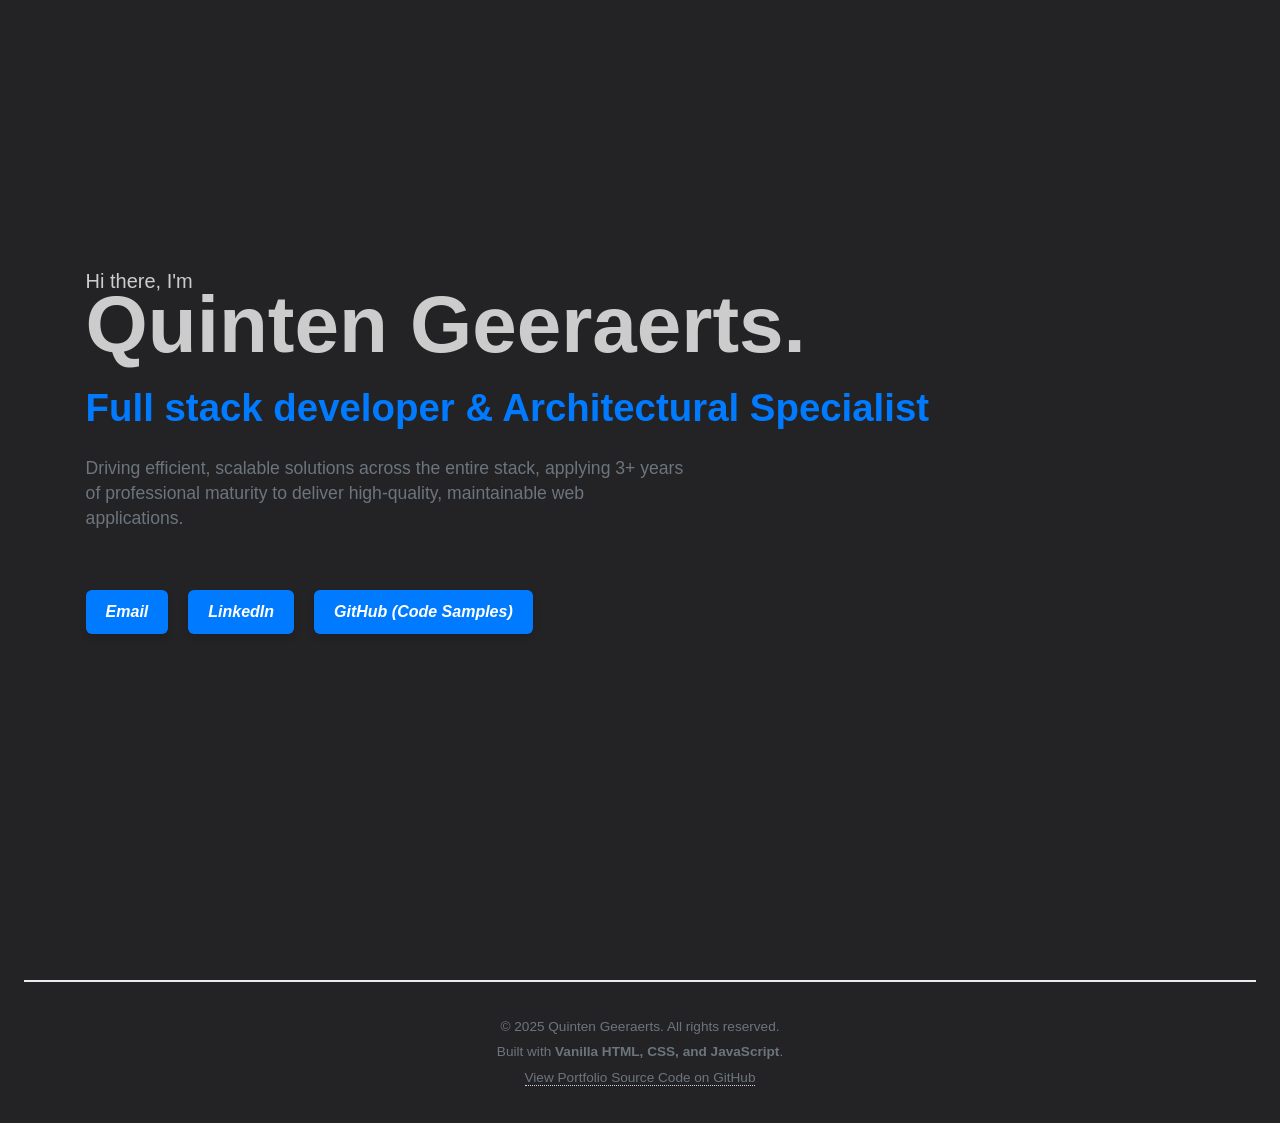
==== commit 42ab7d95: "feat: Added new file structure, seperate cpp & fullstack with main info in index.html" ====
--- a/index.html
+++ b/index.html
@@ -15,9 +15,10 @@
       <p class="header__greeting"> Hi there, I'm</p>
       <h1 class="header__title">Quinten Geeraerts.</h1>
 
-      <p class="header__tagline">C++ Systems Developer & Architectural Specialist</p>
+      <p class="header__tagline">Full stack developer & Architectural Specialist</p>
 
-      <p class="header__summary">Leveraging 3+ Years of Full-Stack Maturity to Build Scalable Game Systems</p>
+      <p class="header__summary">Driving efficient, scalable solutions across the entire stack, applying 3+ years of
+        professional maturity to deliver high-quality, maintainable web applications.</p>
 
       <address class="header__contact">
         <a href="mailto:your.email@example.com" class="header__link header__link--email">Email</a>
@@ -29,271 +30,6 @@
     </section>
   </header>
   <main>
-    <section class="concepts concepts--code">
-      <section-header>
-        <h2>Section 1</h2>
-        <p>C++ Programming Competencies</p>
-      </section-header>
-      <section>
-        <article class="concepts__card concept__card--code">
-          <img class="concepts__card-img" id="cpp-logo" src="./img/logo/cpp.png" />
-          <div class="concepts__card__info">
-            <div>
-              <h3>Modern C++ Development</h3>
-              <p>Expertise in C++17/20 features, STL, smart pointers, and design patterns for robust applications.</p>
-            </div>
-            <div class="concepts__card__tags">
-              <span class="tag">C++17/20</span>
-              <span class="tag">STL</span>
-              <span class="tag">Design Patterns</span>
-            </div>
-          </div>
-        </article>
-        <article class="concepts__card concept__card--code">
-          <div class="concepts__card__info">
-            <div>
-              <h3>SOLID Principles</h3>
-              <p>Implementing SOLID Principles in C++ to create robust and maintainable code.</p>
-            </div>
-            <div class="concepts__card__tags">
-              <span class="tag">SRP</span>
-              <span class="tag">OCP</span>
-              <span class="tag">LSP</span>
-              <span class="tag">ISP</span>
-              <span class="tag">DIP</span>
-            </div>
-          </div>
-        </article>
-        <article class="concepts__card concept__card--code">
-          <img class="concepts__card-img" id="unreal-logo" src="./img/logo/unreal.png" />
-          <div class="concepts__card__info">
-            <div>
-              <h3>C++/UI State Synchronization</h3>
-              <p>Ensured low-latency UI feedback by managing game state in C++
-                setters, utilizing the **Unreal Reflection System** to reliably update Blueprint UMG widgets.</p>
-            </div>
-
-            <div class="concepts__card__tags">
-              <span class="tag">Reflection System</span>
-              <span class="tag">UFUNCTION/UPROPERTY</span>
-              <span class="tag">Data Flow</span>
-            </div>
-        </article>
-        <article class="concepts__card concept__card--code">
-          <div class="concepts__card__info">
-            <div>
-              <h3>Always Learning</h3>
-              <p>I'm not afraid of learning new things, always eager to expand my skillset.</p>
-            </div>
-
-            <div class="concepts__card__tags">
-              <span class="tag">...</span>
-            </div>
-        </article>
-      </section>
-
-    </section>
-    <section class="concepts concepts--design">
-      <section-header>
-        <h2>Section 2</h2>
-        <p>Design & Planning: UML/Relational Modeling</p>
-      </section-header>
-      <section class="concepts__body">
-        <article class="concepts__card concept__card--design">
-          <img class="concepts__card-img" id="drawio-logo" src="./img/logo/drawio.png" />
-          <div class="concepts__card__info">
-            <div>
-              <h3>UML/Relational Modeling</h3>
-              <p>Detailed C++ class architecture, relational DB design before implementation ensuring SOLID principles
-                and clean code.</p>
-            </div>
-            <div class="concepts__card__tags">
-              <span class="tag">System Planning</span>
-              <span class="tag">Visual Modeling</span>
-              <span class="tag">SOLID Assurance</span>
-            </div>
-          </div>
-        </article>
-        <article class="concepts__card concept__card--design">
-          <img class="concepts__card-img" id="figma-logo" src="./img/logo/figma.png" />
-          <div class="concepts__card__info">
-            <div class="concept__card__info-group">
-              <h3>UI & UX Design</h3>
-              <p>Wireframing and creating high fidelity mockups for game HUDs and menus.</p>
-            </div>
-            <div class="concepts__card__tags">
-              <span class="tag">UI/UX Design</span>
-              <span class="tag">Prototyping</span>
-              <span class="tag">Frontend Planning</span>
-            </div>
-          </div>
-        </article>
-      </section>
-    </section>
-
-    <section class="professional-breadth">
-      <h2 class="concepts__heading">Professional Experience: Bridging JavaScript/Lua to C++ Systems</h2>
-      <p class="concepts__summary">Leveraging architectural maturity, data integrity focus, and pipeline awareness from
-        my professional background to build robust game systems. <strong>Click any row for a deep dive.</strong></p>
-
-      <div class="transfer-grid__header">
-        <div class="transfer__item__col transfer__item__col--area">Experience Area</div>
-        <div class="transfer__item__col transfer__item__col--skill">Transferable Skillset</div>
-        <div class="transfer__item__col transfer__item__col--app">Application in C++ / Unreal Engine</div>
-      </div>
-
-      <section class="transfer-grid">
-
-        <article class="flip__card transfer__item">
-          <div class="flip__card-inner">
-            <div class="flip__card-front">
-              <div class="transfer__item__col transfer__item__col--area"><strong>Advanced Geo-Mapping</strong> (Nazka
-                Mapps)</div>
-              <div class="transfer__item__col transfer__item__col--skill">Spatial Data Structures, Rendering
-                Optimization.
-              </div>
-              <div class="transfer__item__col transfer__item__col--app"><strong>World Partition</strong>, Complex
-                Coordinate Systems.</div>
-            </div>
-            <div class="flip__card-back">
-              <h4 class="transfer__item__heading">Deep Dive: Data Optimization & World Partition</h4>
-              <div class="transfer__item__detail-wrapper">
-                <div class="transfer__item__text">
-                  <p class="transfer__item__detail">
-                    My work with <strong>GeoJSONs and high-density tilesets</strong> wasn't just about rendering; it was
-                    about <strong>architectural scaling</strong>. I mastered techniques like <strong>spatial
-                      indexing</strong> and large-scale <strong>coordinate system transformations</strong> to maintain
-                    60FPS performance.
-                  </p>
-                  <p class="transfer__item__detail">
-                    This experience directly translates to efficiently managing <strong>Unreal Engine's World
-                      Partition</strong>, optimizing <strong>Level of Detail (LODs)</strong>, and ensuring smooth
-                    streaming in massive game environments. I bring maturity to solving spatial and rendering
-                    complexity.
-                  </p>
-                  <div class="transfer__item__actions">
-                    <a href="https://github.com/Ares328/Hex-IT-Basemap" target="_blank"
-                      class="btn btn--small view-code-link">
-                      View Code Sample
-                    </a>
-                    <span class="action-separator">but why leave?</span>
-                    <a href="#" class="btn btn--small expand-iframe-toggle">
-                      Play Demo Here!
-                    </a>
-                  </div>
-                </div>
-                <div class="transfer__item__visual-proof">
-                  <div class="iframe-container">
-                    <iframe src="https://hexitlabs.qg-portfolio.be" frameborder="0" allowfullscreen
-                      sandbox="allow-scripts allow-same-origin allow-popups allow-forms" class="project-iframe">
-                    </iframe>
-                  </div>
-                </div>
-              </div>
-            </div>
-          </div>
-        </article>
-
-        <article class="flip__card transfer__item">
-          <div class="flip__card-inner">
-            <div class="flip__card-front">
-              <div class="transfer__item__col transfer__item__col--area"><strong>Casino Game Systems</strong> (Lua)
-              </div>
-              <div class="transfer__item__col transfer__item__col--skill">FSMs, Logic Integrity, Animation Sync.</div>
-              <div class="transfer__item__col transfer__item__col--app">Robust <strong>Finite State Machines</strong>,
-                Animation Blueprint linking.</div>
-            </div>
-            <div class="flip__card-back">
-              <h4 class="transfer__item__heading">Deep Dive: Finite State Machine (FSM) Design</h4>
-              <p class="transfer__item__detail">
-                I specialized in designing <strong>rock-solid Finite State Machines (FSMs)</strong> for complex logic
-                (e.g., Poker and Blackjack). The primary focus was <strong>transaction integrity</strong> and
-                <strong>reliable state synchronization</strong> with visual assets.
-              </p>
-              <p class="transfer__item__detail">
-                This proves my competence in building reliable, state-driven <strong>C++ game systems</strong> and
-                creating clean interfaces to synchronize complex game logic with Unreal's <strong>Animation
-                  Blueprints</strong>—a core gameplay loop skill!
-              </p>
-            </div>
-          </div>
-        </article>
-
-        <article class="flip__card transfer__item">
-          <div class="flip__card-inner">
-            <div class="flip__card-front">
-              <div class="transfer__item__col transfer__item__col--area">Backend API Design (Node.js)</div>
-              <div class="transfer__item__col transfer__item__col--skill">Architectural Maturity, State Management
-                (SOLID).</div>
-              <div class="transfer__item__col transfer__item__col--app">Designing <strong>modular C++
-                  Subsystems</strong>,
-                Reliable State Synchronization.</div>
-            </div>
-            <div class="flip__card-back">
-              <h4 class="transfer__item__heading">Deep Dive: Architectural Maturity & Subsystems</h4>
-              <p class="transfer__item__detail">
-                Three years of professional experience designing scalable, <strong>modular APIs</strong> using Node.js
-                instilled a firm commitment to clean interfaces, <strong>SOLID principles</strong>, and dependency
-                management.
-              </p>
-              <p class="transfer__item__detail">
-                This maturity is critical for game development, directly informing the architecture of clean C++
-                <strong>Engine Subsystems</strong> that are loosely coupled, unit-testable, and maintainable. I build
-                systems that scale, not just features that work!
-              </p>
-            </div>
-          </div>
-        </article>
-
-        <article class="flip__card transfer__item">
-          <div class="flip__card-inner">
-            <div class="flip__card-front">
-              <div class="transfer__item__col transfer__item__col--area">Containerization (Docker)</div>
-              <div class="transfer__item__col transfer__item__col--skill">Deployment Reliability, CI/CD Pipeline.</div>
-              <div class="transfer__item__col transfer__item__col--app">Managing <strong>Unreal Build Farms</strong>,
-                Optimizing Build Workflow.</div>
-            </div>
-            <div class="flip__card-back">
-              <h4 class="transfer__item__heading">Deep Dive: Build Reliability & CI/CD</h4>
-              <p class="transfer__item__detail">
-                My proficiency with <strong>Docker</strong> and deployment pipelines (CI/CD) ensures I understand how to
-                create <strong>standardized, reproducible environments</strong>. This is highly valued in large game
-                studios for managing <strong>Unreal Engine Build Farms</strong>.
-              </p>
-              <p class="transfer__item__detail">
-                The ability to manage complex toolchains and dependencies directly translates to optimizing Continuous
-                Integration/Deployment (CI/CD) pipelines in a C++ environment, meaning fewer "works on my machine" bugs.
-              </p>
-            </div>
-          </div>
-        </article>
-
-        <article class="flip__card transfer__item">
-          <div class="flip__card-inner">
-            <div class="flip__card-front">
-              <div class="transfer__item__col transfer__item__col--area">Hobby 3D Pipeline Awareness</div>
-              <div class="transfer__item__col transfer__item__col--skill">Asset Pipeline & Animation Integration.</div>
-              <div class="transfer__item__col transfer__item__col--app">Communicating with Artists, <strong>C++ driven
-                  animation logic</strong>.</div>
-            </div>
-            <div class="flip__card-back">
-              <h4 class="transfer__item__heading">Deep Dive: Artist-Programmer Collaboration</h4>
-              <p class="transfer__item__detail">
-                Beyond code, my hobby knowledge (Sculpting, Retopology, Animation) provides an understanding of
-                <strong>asset constraints</strong> and the artist's workflow. This is crucial for smooth collaboration.
-              </p>
-              <p class="transfer__item__detail">
-                This perspective ensures I design the <strong>C++ game logic</strong> correctly to drive their
-                <strong>Animation Blueprints</strong>, allowing for efficient asset integration and minimizing rework
-                between the programming and art teams.
-              </p>
-            </div>
-          </div>
-        </article>
-
-      </section>
-    </section>
-
   </main>
   <footer class="footer">
     <section class="container">
@@ -309,56 +45,6 @@
   </footer>
 </body>
 
-<script>
-  function stopPropagation(event) {
-    event.stopPropagation();
-  }
-
-  function resetDemoToggleText(card) {
-    const toggleButton = card.querySelector('.expand-iframe-toggle');
-    if (toggleButton) {
-      toggleButton.textContent = 'Play Demo Here!';
-    }
-  }
-
-  document.querySelectorAll('.flip__card').forEach(card => {
-    card.addEventListener('click', function (event) {
-      if (!event.target.closest('a') && !event.target.closest('.expand-iframe-toggle')) {
-        this.classList.toggle('is-flipped');
-
-        if (!this.classList.contains('is-flipped')) {
-          this.classList.remove('is-expanded-full');
-          resetDemoToggleText(this);
-        }
-      }
-    });
-  });
-
-  document.querySelectorAll('.expand-iframe-toggle').forEach(toggle => {
-    toggle.addEventListener('click', function (event) {
-      event.preventDefault();
-      event.stopPropagation();
-
-      const flipCard = this.closest('.flip__card');
-
-      if (!flipCard.classList.contains('is-flipped')) {
-        flipCard.classList.add('is-flipped');
-      }
-
-      flipCard.classList.toggle('is-expanded-full');
-
-      if (flipCard.classList.contains('is-expanded-full')) {
-        this.textContent = 'Hide Demo';
-      } else {
-        this.textContent = 'Play Demo Here!';
-      }
-    });
-  });
-
-  document.querySelectorAll('.view-code-link').forEach(link => {
-    link.addEventListener('click', stopPropagation);
-  });
-
-</script>
+<script src="index.js"></script>
 
 </html>
--- a/style/style.css
+++ b/style/style.css
@@ -164,6 +164,11 @@
   }
 }
 
+/* Logo */
+#jenkins-logo, #aws-logo {
+  background-color: var(--card-light-bg);
+}
+
 /* Header */ 
 .header {
   background-color: var(--bg-color);
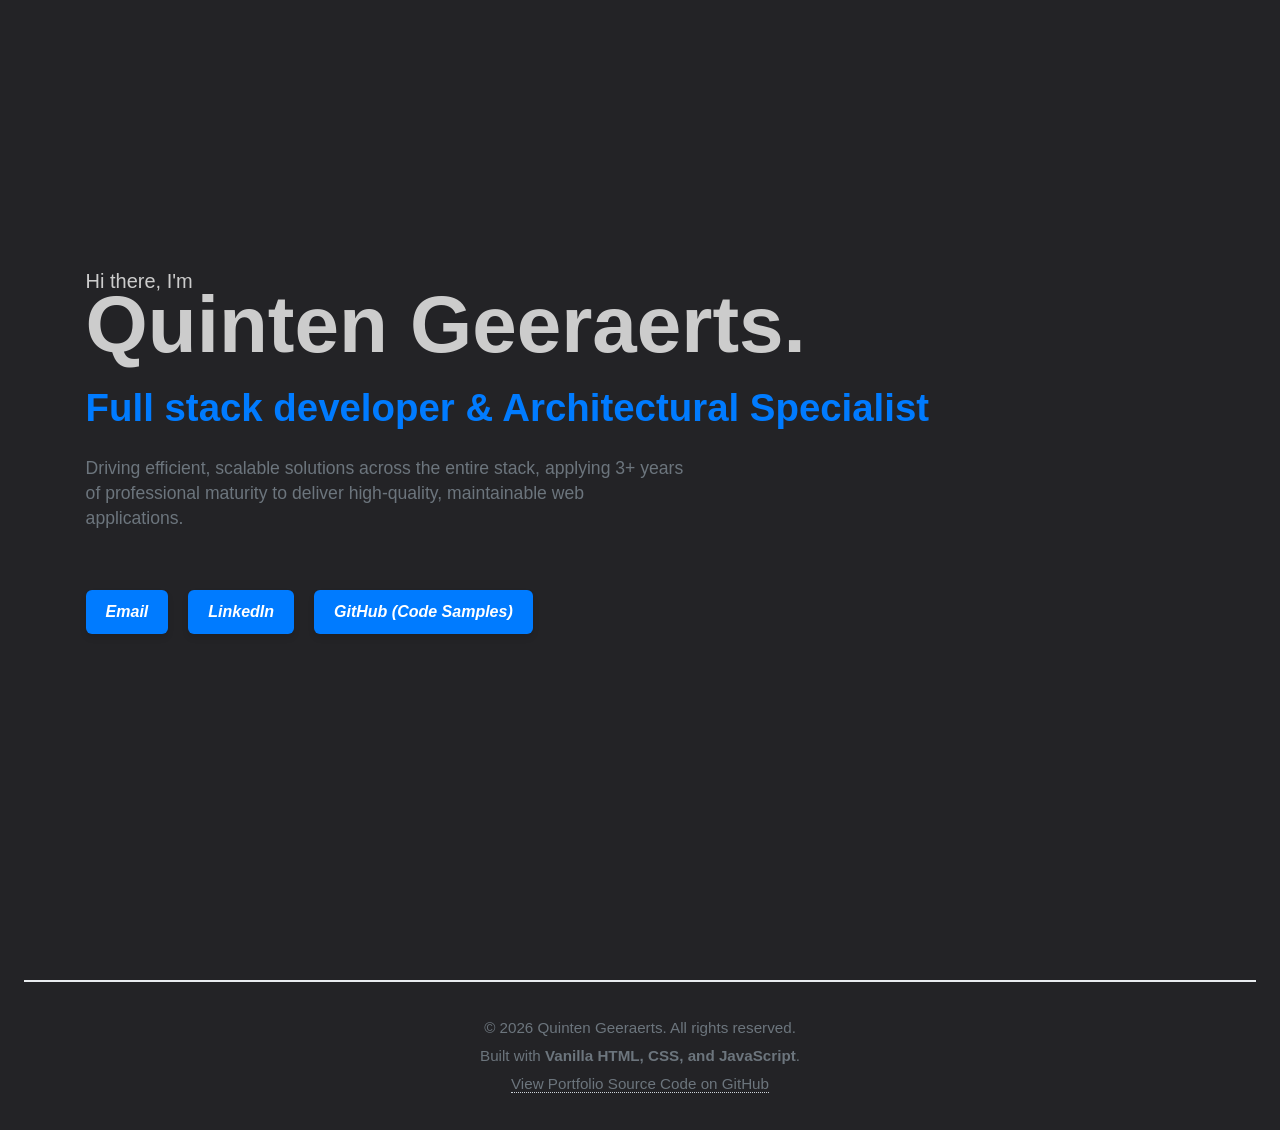
==== commit b15ac86d: "feat: changed year to 2025" ====
--- a/index.html
+++ b/index.html
@@ -33,7 +33,7 @@
   </main>
   <footer class="footer">
     <section class="container">
-      <p class="footer__copy">&copy; 2025 Quinten Geeraerts. All rights reserved.</p>
+      <p class="footer__copy">&copy; 2026 Quinten Geeraerts. All rights reserved.</p>
 
       <p class="footer__build-info">Built with <strong>Vanilla HTML, CSS, and JavaScript</strong>.</p>
 
--- a/style/style.css
+++ b/style/style.css
@@ -6,6 +6,18 @@
   --card-dark-bg: #555;
   --card-light-bg: #ccc;
   --layout-padding: 6px;
+}
+
+@keyframes nudge-jump {
+  0%, 70%, 100% {
+    transform: translateY(0);
+  }
+  80% {
+    transform: translateY(-10px);
+  }
+  90% {
+    transform: translateY(-2px);
+  }
 }
 
 .homepage-container {
@@ -268,7 +280,7 @@
   border-top: 2px solid #e9ecef;
   padding: 30px 0;
   margin-top: 80px;
-  font-size: 0.85em;
+  font-size: 0.95em;
   text-align: center;
 }
 
@@ -369,6 +381,7 @@
   width: 100%;
   height: 90px;
   min-height: 90px;
+  interpolate-size: allow-keywords;
   border: 1px solid var(--bg-dark-color);
   border-radius: 8px;
   perspective: 800px;
@@ -379,10 +392,19 @@
   transition: height 0.5s ease-in-out, box-shadow 0.3s ease;
 }
 
+.flip__card:first-child:not(.has-been-opened) {
+  animation: nudge-jump 5s infinite;
+}
+
+.flip__card:first-child:hover {
+  animation-play-state: paused;
+}
+
 .flip__card-inner {
-  position: relative;
-  width: 100%;
-  height: 100%;
+  display: grid;
+  grid-template-areas: "stack";
+  width: 100%;
+  height: fit-content;
 
   transition: transform 0.4s ease-in-out 0.1s;
   transform-style: preserve-3d;
@@ -393,16 +415,13 @@
   transform: rotateX(180deg);
 }
 
-.flip__card.is-flipped {
-  height: 200px;
-  max-height: 800px;
-}
-
 
 .flip__card-front, .flip__card-back {
-  position: absolute;
-  width: 100%;
-  height: 100%;
+  grid-area: stack;
+  position: relative;
+  height: fit-content;
+  width: 100%;
+
   backface-visibility: hidden;
   border-radius: 8px;
 
@@ -421,8 +440,9 @@
 }
 
 .flip__card-back {
-  background-color: var(--primary-color);
+  background-color: var(--card-bg);
   color: white;
+  border: 15px solid var(--primary-color);
   transform: rotateX(180deg);
   padding: 15px 25px;
     
@@ -431,7 +451,10 @@
   justify-content: flex-start;
   align-items: flex-start;
   text-align: left;
-  height: 100%;
+}
+
+.flip__card.is-flipped {
+  height: fit-content; 
 }
 
 .flip__card-back h4 {
@@ -446,8 +469,17 @@
   margin-bottom: 10px;
   overflow-y: auto;
 }
+
+.flip__card-back ul.transfer__item__detail {
+  font-weight: 300;
+  font-size: 0.95em;
+  margin-bottom: 10px;
+  overflow-y: auto;
+  list-style-type: disc;
+  padding-left: 20px;
+}
 .flip__card-back p {
-  font-size: 0.85em;
+  font-size: 0.95em;
   line-height: 1.3;
 }
 
@@ -527,6 +559,24 @@
   font-size: 0.9em;
 }
 
+.disclaimer {
+  font-size: 0.75em;
+  font-style: italic;
+  opacity: 0.7;
+  margin-top: 10px;
+}
+.status-badge {
+  display: inline-block;
+  position: absolute;
+  right: 10px;
+  top: 10px;
+  background: var(--bg-dark-color);
+  padding: 4px 10px;
+  border-radius: 4px;
+  font-size: 0.8em;
+  margin-top: 5px;
+}
+
 .iframe-container {
   opacity: 0;
   visibility: hidden;
@@ -542,11 +592,6 @@
   transition: opacity 0.5s ease 0.3s, visibility 0s linear 0s, height 0.5s ease;
 }
 
-.flip__card.is-expanded-full {
-  height: 900px;
-  max-height: 1000px;
-}
-
 .project-iframe {
   width: 100%;
   height: 180px;
@@ -556,16 +601,32 @@
 }
 
 @media (max-width: 768px) {
+  .header__greeting {
+    margin-bottom: -10px;
+  }
+
+  .flip__card-back h4 {
+    margin-top: 40px;
+  }
+
   .transfer__item__visual-proof {
     min-width: unset;
     width: 100%;
   }
-  .transfer__item__visual-proof .project-iframe {
-    height: 220px;
-  }
   .header__content {
     padding: 0 5%;
   }
+
+  .flip__card-front,
+  .flip__card-back {
+    grid-area: unset;
+    display: block;
+  }
+
+  .transfer__item__actions {
+    flex-direction: column;
+  }
+
   .flip__card-front,
   .transfer-grid__header {
     flex-direction: column; 
@@ -575,6 +636,13 @@
     padding: 15px;
     text-align: left;
   }
+
+  .flip__card-front {
+    height: 0px;
+    min-height: 0px;
+    padding: 0px;
+  }
+
   .transfer__item__col {
     width: 100%;
     padding: 5px 0;
@@ -584,7 +652,7 @@
   .flip__card {
     background-color: transparent;
     width: 100%;
-    height: 150px;
+    height: 200px;
     border: 1px solid #e5e5e5;
     border-radius: 8px;
     perspective: 800px;
@@ -607,7 +675,4 @@
   .transfer__item__text {
     order: 1;
   }
-  .transfer__item__visual-proof .project-iframe {
-    height: 220px;
-  }
 }
